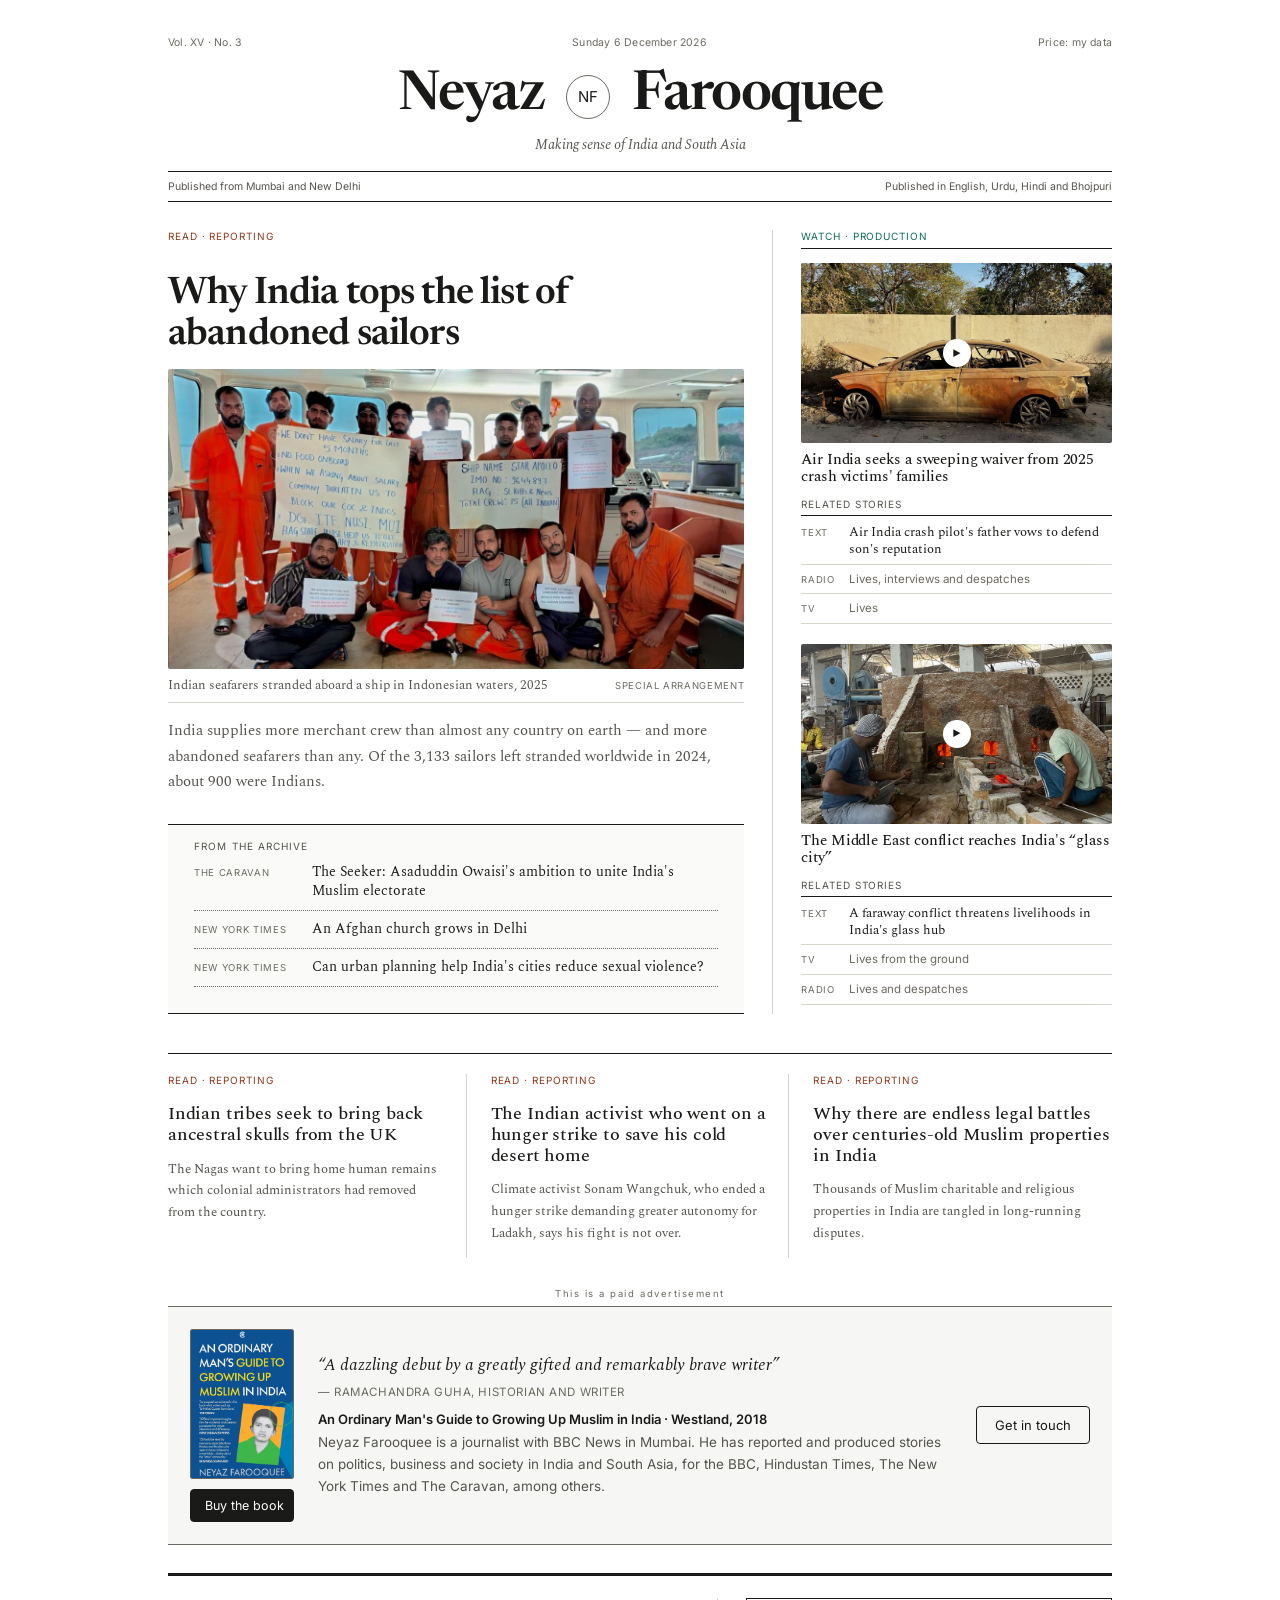
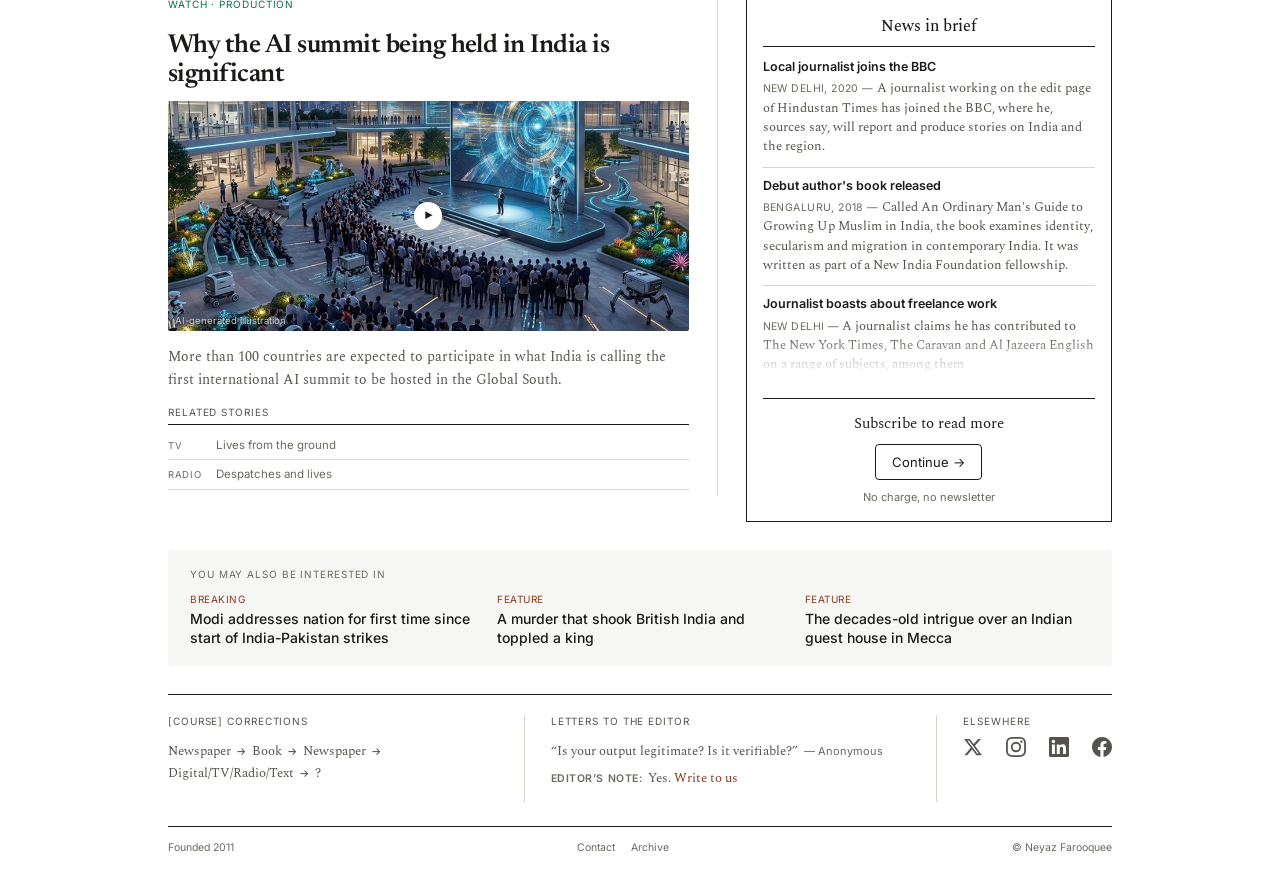
==== index.html @ 45898d45 "Add files via upload" ====
<!DOCTYPE html>
<html lang="en">
<head>
<meta charset="utf-8">
<meta name="viewport" content="width=device-width, initial-scale=1">
<title>Neyaz Farooquee — reporting and production, South Asia</title>
<meta name="description" content="Reporting and production from India and South Asia. Politics, business and society, in text and video.">

<meta property="og:title" content="Neyaz Farooquee — reporting and production, South Asia">
<meta property="og:description" content="Reporting and production from India and South Asia. Politics, business and society, in text and video.">
<meta property="og:image" content="https://neyazfarooquee.com/images/preview.jpg">
<meta property="og:image:width" content="1200">
<meta property="og:image:height" content="630">
<meta property="og:image:alt" content="Neyaz Farooquee — BBC News, Delhi/Mumbai">
<meta property="og:url" content="https://neyazfarooquee.com/">
<meta property="og:type" content="website">
<meta property="og:site_name" content="Neyaz Farooquee">

<meta name="twitter:card" content="summary_large_image">
<meta name="twitter:title" content="Neyaz Farooquee — reporting and production, South Asia">
<meta name="twitter:description" content="Reporting and production from India and South Asia. Politics, business and society, in text and video.">
<meta name="twitter:image" content="https://neyazfarooquee.com/images/preview.jpg">

<link rel="canonical" href="https://neyazfarooquee.com/">
<link rel="preconnect" href="https://fonts.googleapis.com">
<link rel="preconnect" href="https://fonts.gstatic.com" crossorigin>
<link href="https://fonts.googleapis.com/css2?family=Newsreader:opsz,wght@6..72,500;6..72,600;6..72,700&family=Spectral:ital,wght@0,400;0,500;0,600;1,400&family=Inter:wght@400;500;600&display=swap" rel="stylesheet">
<style>
:root{
  --ink:#1a1a18;
  --ink-2:#55534d;
  --ink-3:#6b6961;
  --paper:#ffffff;
  --tint:#f6f6f4;--tint-2:#fafaf8;
  --rule:#d8d5cc;
  --reported:#8f3a1c;
  --produced:#0f6e56;
  --serif:'Spectral',Georgia,serif;
  --sans:'Inter',system-ui,sans-serif;
  --display:'Newsreader',Georgia,serif;
}
*{box-sizing:border-box}
body{margin:0;background:var(--paper);color:var(--ink);font-family:var(--serif);-webkit-font-smoothing:antialiased}
.wrap{max-width:1000px;margin:0 auto;padding:36px 28px 28px}
a{color:inherit;text-decoration:none}
a:hover .hl{text-decoration:underline;text-underline-offset:3px}
:focus-visible{outline:2px solid var(--reported);outline-offset:3px}
.mb{display:none}
.sr{position:absolute;width:1px;height:1px;overflow:hidden;clip:rect(0 0 0 0)}

.folio{display:flex;justify-content:space-between;gap:12px;flex-wrap:wrap;font-family:var(--sans);font-size:10.5px;color:var(--ink-3);letter-spacing:.02em}
.flag{display:flex;align-items:center;justify-content:center;gap:clamp(14px,2.2vw,22px);margin:20px 0 10px}
.flag .nm{font-family:var(--display);font-size:clamp(32px,6.9vw,55px);font-weight:600;letter-spacing:-.028em;line-height:1}
.mono{width:44px;height:44px;border:1px solid var(--ink-3);border-radius:50%;display:flex;align-items:center;justify-content:center;font-family:var(--sans);font-size:15px;flex:0 0 auto}
.slogan{text-align:center;font-style:italic;font-size:14px;color:var(--ink-2);margin-bottom:16px}
.strap{display:flex;justify-content:space-between;gap:12px;flex-wrap:wrap;font-family:var(--sans);font-size:10.5px;color:var(--ink-2);border-top:1px solid var(--ink);border-bottom:1px solid var(--ink);padding:8px 0;margin-bottom:28px}

.kicker{font-family:var(--sans);font-size:10px;letter-spacing:.09em;text-transform:uppercase;margin-bottom:7px}
.k-rep{color:var(--reported)}
.k-pro{color:var(--produced)}
.hed{font-weight:500;line-height:1.16;letter-spacing:-.01em}
.deck{color:var(--ink-2);line-height:1.68}
.photo{background:var(--rule);border-radius:2px;display:flex;align-items:flex-end}
.capline{display:grid;grid-template-columns:minmax(0,1fr) auto;gap:14px;align-items:baseline;border-bottom:1px solid var(--rule);padding-bottom:8px;margin-bottom:11px}
.capline .cap{font-family:var(--serif);font-size:12.5px;line-height:1.35;color:var(--ink-2)}
.capline .crd{font-family:var(--sans);font-size:9.5px;letter-spacing:.07em;text-transform:uppercase;color:var(--ink-3);white-space:nowrap;text-align:right}
.vid{background:#3d3b37;border-radius:2px;display:flex;align-items:center;justify-content:center;position:relative}
.vid .play{width:28px;height:28px;border-radius:50%;background:var(--paper);display:flex;align-items:center;justify-content:center;font-size:12px;color:var(--ink)}
.vid .dur{position:absolute;bottom:5px;right:7px;font-family:var(--sans);font-size:10px;color:#dcd9d2}
.vid .ovc{position:absolute;bottom:5px;left:7px;font-family:var(--sans);font-size:9.5px;color:#cfccc5;text-shadow:0 1px 3px rgba(0,0,0,.6)}
.meta{font-family:var(--sans);font-size:11px;color:var(--ink-3);margin-top:5px}

.top{display:grid;grid-template-columns:minmax(0,1.95fr) minmax(0,1fr);gap:28px;align-items:start}
.top .lead{border-right:1px solid var(--rule);padding-right:28px}
.lead .hed{font-family:var(--display);font-weight:600;font-size:clamp(25px,3.8vw,38px);line-height:1.08;letter-spacing:-.022em;margin-bottom:13px}
.lead .photo{height:300px;margin-bottom:9px}
.lead .deck{font-size:15px}
.railhead{font-family:var(--sans);font-size:10px;letter-spacing:.09em;text-transform:uppercase;border-bottom:1px solid var(--ink);padding-bottom:6px;margin-bottom:14px;color:var(--produced)}
.railitem{margin-bottom:20px}
.railitem .vid{height:180px;margin-bottom:8px}
.railitem .hed{font-size:15px}
.rel-link{font-family:var(--sans);font-size:11px;color:var(--reported);margin-top:4px;display:inline-block;background:none;border:0;padding:0;cursor:pointer}

.row3{border-top:1px solid var(--ink);margin-top:28px;padding-top:20px;display:grid;grid-template-columns:repeat(auto-fit,minmax(190px,1fr));gap:24px}
.row3 .col{border-right:1px solid var(--rule);padding-right:22px}
.row3 .col:last-child{border-right:0;padding-right:0}
.row3 .hed{font-size:18px;margin-bottom:7px}
.row3 .deck{font-size:13px}

.adlabel{text-align:center;font-family:var(--sans);font-size:9.5px;letter-spacing:.16em;color:var(--ink-3);margin-bottom:7px}
.ad{border-top:1px solid var(--ink-3);border-bottom:1px solid var(--ink-3);background:var(--tint);padding:22px;display:grid;grid-template-columns:auto minmax(0,1fr) auto;gap:24px;align-items:center;font-family:var(--sans)}
.ad .bookcol{display:flex;flex-direction:column;align-items:center;gap:10px;width:104px}
.ad .cover{width:104px;height:150px;background:var(--rule);border:1px solid var(--ink-3);border-radius:2px;object-fit:cover;display:block}
.ad .buy{border:1px solid var(--ink);background:var(--ink);color:var(--paper);border-radius:4px;padding:8px 14px;font-size:12.5px;white-space:nowrap;display:inline-block;text-align:center;width:100%}
.ad .buy:hover{background:#000}
.ad .claim{font-family:var(--serif);font-size:17px;font-weight:400;font-style:italic;line-height:1.4;margin-bottom:8px}
.ad .src{font-size:11.5px;letter-spacing:.05em;text-transform:uppercase;color:var(--ink-3);margin-bottom:12px}
.ad .title{font-size:13px;font-weight:600;margin-bottom:5px}
.ad .body{font-size:13.5px;line-height:1.6;color:var(--ink-2)}
.ad .fine{font-size:12px;color:var(--ink-3);margin-top:9px}
.ad .cta{border:1px solid var(--ink);border-radius:4px;padding:10px 18px;font-size:13px;white-space:nowrap;display:inline-block}
.adslot{margin:30px 0 28px}

.mid{border-top:3px solid var(--ink);padding-top:22px;display:grid;grid-template-columns:minmax(0,1.5fr) minmax(0,1fr);gap:28px;align-items:start}
.mid .story{border-right:1px solid var(--rule);padding-right:28px}
.mid .story .hed{font-family:var(--display);font-weight:600;font-size:clamp(21px,2.7vw,26px);line-height:1.12;letter-spacing:-.02em;margin-bottom:11px}
.mid .story .vid{height:230px;margin-bottom:6px}
.role{font-family:var(--sans);font-size:11.5px;color:var(--ink-3);border-top:1px solid var(--rule);padding-top:9px;margin-bottom:16px}
.relhead{font-family:var(--sans);font-size:10px;letter-spacing:.09em;text-transform:uppercase;color:var(--ink-2);border-bottom:1px solid var(--ink);padding-bottom:6px;margin-bottom:12px}
.rel{display:flex;gap:10px;padding-bottom:6px;border-bottom:1px solid var(--rule);margin-bottom:6px;align-items:baseline}
.rel:last-of-type{border-bottom:0;margin-bottom:0;padding-bottom:0}
.rel .ic{font-family:var(--sans);font-size:9.5px;letter-spacing:.07em;color:var(--ink-3);flex:0 0 38px;text-transform:uppercase}
.rel .t{font-size:13px;line-height:1.3}
.rel .t.nolink{font-family:var(--sans);font-size:11.5px;line-height:1.45;color:var(--ink-3)}
.rel .meta{margin-top:2px}
.photo,.vid{background-size:cover;background-position:center}
.cred{font-family:var(--sans);font-size:10px;color:var(--ink-3);text-align:right;margin-bottom:11px}
.railitem .cred{margin-bottom:6px}
.relhead{margin-top:14px}
.railitem .relhead{border-bottom-width:1px;padding-bottom:5px;margin-bottom:8px}

.box{border:1px solid var(--ink);padding:15px 16px}
.boxhead{text-align:center;border-bottom:1px solid var(--ink);padding-bottom:8px;margin-bottom:12px;font-size:16px;font-weight:500}
.brief{padding-bottom:10px;border-bottom:1px solid var(--rule);margin-bottom:10px}
.brief:last-of-type{border-bottom:0}
.brief .bh{font-family:var(--sans);font-size:12.5px;font-weight:600;line-height:1.3;margin-bottom:4px}
.brief .bt{font-size:12.5px;line-height:1.55;color:var(--ink-2)}
.brief .dl{color:var(--ink-3);font-family:var(--sans);font-size:10.5px;letter-spacing:.04em}
.fade{position:relative;max-height:78px;overflow:hidden}
.fade::after{content:'';position:absolute;left:0;right:0;bottom:0;height:38px;background:linear-gradient(to bottom,rgba(255,255,255,0),var(--paper))}
.sub{border-top:1px solid var(--ink);margin-top:14px;padding-top:13px;text-align:center}
.sub .st{font-size:15px;margin-bottom:9px}
.sub .sb{border:1px solid var(--ink);border-radius:4px;padding:9px 16px;font-family:var(--sans);font-size:13px;display:inline-block}
.sub .sf{font-family:var(--sans);font-size:11px;color:var(--ink-3);margin-top:9px;line-height:1.5}

.arch{background:var(--tint-2);border-top:1px solid var(--ink);border-bottom:1px solid var(--ink);margin:30px 0 0;padding:15px clamp(16px,2.4vw,26px) 17px}
.arch .ah{font-family:var(--sans);font-size:10px;letter-spacing:.11em;text-transform:uppercase;color:var(--ink-2);margin-bottom:11px}
.arch .row{display:grid;grid-template-columns:104px minmax(0,1fr);gap:14px;padding-bottom:9px;border-bottom:1px dotted var(--ink-3);margin-bottom:9px;align-items:baseline}
.arch .row:last-of-type{border-bottom:0;margin-bottom:0;padding-bottom:0}
.arch .out{font-family:var(--sans);font-size:9.5px;letter-spacing:.07em;text-transform:uppercase;color:var(--ink-3);line-height:1.45}
.arch .t{font-size:14px;line-height:1.35;color:var(--ink)}
.promo{background:var(--tint);border-radius:4px;margin-top:28px;padding:18px 22px;font-family:var(--sans)}
.promo .ph{font-size:10px;letter-spacing:.09em;text-transform:uppercase;color:var(--ink-3);margin-bottom:13px}
.promo .grid{display:grid;grid-template-columns:repeat(auto-fit,minmax(190px,1fr));gap:22px}
.promo .o{font-size:10px;letter-spacing:.05em;text-transform:uppercase;color:var(--reported);margin-bottom:5px}
.promo .t{font-size:14px;font-weight:500;line-height:1.35}

.foot2{border-top:1px solid var(--ink);margin-top:28px;padding-top:20px;display:grid;grid-template-columns:minmax(0,1.2fr) minmax(0,1.3fr) minmax(0,0.5fr);gap:26px}
.soc{display:flex;justify-content:space-between;align-items:center;gap:10px}
body.editing .soc{flex-wrap:wrap;justify-content:flex-start;gap:16px}
.soc .row{display:flex;align-items:center;color:var(--ink-2)}
.soc .row:hover{color:var(--ink)}
.soc .row.off{color:var(--ink-3)}
.soc svg{width:20px;height:20px;flex:0 0 auto;fill:currentColor}
.foot2 .col{border-right:1px solid var(--rule);padding-right:24px}
.foot2 .col:last-child{border-right:0;padding-right:0}
.foot2 .h{font-family:var(--sans);font-size:10px;letter-spacing:.09em;text-transform:uppercase;color:var(--ink-2);margin-bottom:10px}
.foot2 .t{font-size:13px;line-height:1.7;color:var(--ink-2)}
.foot2 .attr{font-family:var(--sans);font-size:11px;color:var(--ink-3);margin-left:6px}
.foot2 .t{overflow-wrap:anywhere}
.ednote{display:block;margin-top:7px;font-size:12.5px;line-height:1.6;color:var(--ink-2)}
.ednote b{font-family:var(--sans);font-size:10.5px;letter-spacing:.05em;text-transform:uppercase;color:var(--ink-3);font-weight:600;margin-right:6px}

.colophon{border-top:1px solid var(--ink);margin-top:24px;padding-top:14px;display:flex;justify-content:space-between;gap:14px;flex-wrap:wrap;font-family:var(--sans);font-size:10.5px;color:var(--ink-3)}
.colophon nav{display:flex;gap:16px}
.disclaim{font-family:var(--sans);font-size:10px;color:var(--ink-3);line-height:1.6;margin-top:10px}

/* ---------- edit mode ---------- */
.editbtn{background:none;border:0;font-family:var(--sans);font-size:10.5px;color:var(--ink-3);cursor:pointer;padding:0;text-decoration:underline}
body.editing .editable{position:relative;outline:1px dashed var(--rule);outline-offset:6px}
.ctl{display:none;gap:6px;margin:8px 0 14px;flex-wrap:wrap}
body.editing .ctl{display:flex}
.ctl button{font-family:var(--sans);font-size:11px;padding:4px 9px;border:1px solid var(--rule);background:var(--paper);border-radius:3px;cursor:pointer;color:var(--ink-2)}
.ctl button:hover{border-color:var(--ink);color:var(--ink)}
.bar{position:sticky;top:0;z-index:40;background:var(--ink);color:var(--paper);font-family:var(--sans);font-size:12.5px;padding:10px 16px;display:none;align-items:center;gap:12px;flex-wrap:wrap}
body.editing .bar{display:flex}
.bar button{font-family:var(--sans);font-size:12px;padding:5px 11px;border:1px solid #6b6862;background:none;color:var(--paper);border-radius:3px;cursor:pointer}
.bar button:hover{background:#2f2d2a}
.bar .sp{flex:1}
dialog{border:1px solid var(--ink);border-radius:4px;padding:0;max-width:520px;width:calc(100% - 32px);background:var(--paper);color:var(--ink)}
dialog::backdrop{background:rgba(26,26,24,.45)}
.dlg{padding:20px 22px;font-family:var(--sans)}
.dlg h2{font-family:var(--serif);font-size:19px;font-weight:500;margin:0 0 16px}
.dlg label{display:block;font-size:11.5px;color:var(--ink-2);margin:0 0 5px}
.dlg .f{margin-bottom:13px}
.dlg input,.dlg textarea,.dlg select{width:100%;font-family:var(--sans);font-size:13px;padding:8px 10px;border:1px solid var(--rule);border-radius:3px;background:var(--paper);color:var(--ink)}
.dlg textarea{resize:vertical;min-height:64px}
.dlg .actions{display:flex;gap:9px;justify-content:flex-end;margin-top:18px}
.dlg .actions button{font-size:13px;padding:8px 15px;border:1px solid var(--ink);background:none;border-radius:3px;cursor:pointer;color:var(--ink)}
.dlg .actions .primary{background:var(--ink);color:var(--paper)}
.toast{position:fixed;left:50%;transform:translateX(-50%);bottom:22px;background:var(--ink);color:var(--paper);font-family:var(--sans);font-size:12.5px;padding:9px 16px;border-radius:3px;opacity:0;transition:opacity .2s;pointer-events:none;z-index:60}
.toast.on{opacity:1}

@media (max-width:820px){
  .wrap{padding:24px 18px}
  .top,.mid{grid-template-columns:1fr;gap:24px}
  .top .lead,.mid .story{border-right:0;padding-right:0;border-bottom:1px solid var(--rule);padding-bottom:22px}
  .row3 .col{border-right:0;padding-right:0;border-bottom:1px solid var(--rule);padding-bottom:18px}
  .row3 .col:last-child{border-bottom:0;padding-bottom:0}
  .folio{font-size:10px}
  .strap{font-size:9.5px;gap:6px;flex-wrap:nowrap}
  .strap span{white-space:nowrap}

  .lead .photo{height:200px}
  .railitem .vid{height:200px}
  .mid .story .vid{height:200px}
  .arch{margin:24px 0 0;padding:14px 16px 16px}
  .arch .row{grid-template-columns:1fr;gap:3px}

  .ad{grid-template-columns:1fr;gap:18px}
  .ad>div:first-child{justify-self:center}
  .ad>div:last-child{justify-self:center;text-align:center}
  .ad .bookcol{width:128px}
  .ad .cta{padding:11px 26px}

  .dk{display:none}
  .mb{display:inline}
  .foot2{grid-template-columns:1fr;gap:0;border-top:1px solid var(--ink);padding-top:16px}
  .foot2 .col{border:0;padding:0}
  .foot2 .col+.col{border-top:1px solid var(--rule);margin-top:18px;padding-top:16px}
}
@media (max-width:400px){
  .strap{font-size:8.6px}
}
@media (prefers-reduced-motion:reduce){*{transition:none!important}}
</style>
</head>
<body>

<div class="bar" role="region" aria-label="Edit mode">
  <strong style="font-weight:500">Edit mode</strong>
  <span class="sp"></span>
  <button type="button" id="exp">Download data.json</button>
  <button type="button" id="imp">Load data.json</button>
  <button type="button" id="rst">Reset to saved</button>
  <button type="button" id="off">Done</button>
</div>

<div class="wrap">
  <h1 class="sr">Neyaz Farooquee — reporting and production, South Asia</h1>

  <div class="folio" id="folio"></div>

  <div class="flag editable" id="flag"></div>
  <div class="slogan" id="slogan"></div>
  <div class="ctl" data-ctl="masthead"><button type="button" data-act="edit-masthead">Edit masthead</button></div>

  <div class="strap" id="strap"></div>

  <div class="top">
    <div class="lead" id="lead"></div>
    <div>
      <div class="railhead">Watch &middot; Production</div>
      <div id="rail"></div>
      <div class="ctl"><button type="button" data-act="add" data-sec="watch">Add video</button></div>
    </div>
  </div>

  <div class="row3" id="row3"></div>
  <div class="ctl"><button type="button" data-act="add" data-sec="secondary">Add story</button></div>

  <div class="adslot">
    <div class="adlabel" id="adlabel"></div>
    <div class="ad editable" id="ad"></div>
    <div class="ctl"><button type="button" data-act="edit-ad">Edit advertisement</button></div>
  </div>

  <div class="mid">
    <div class="story" id="feature"></div>
    <div>
      <div class="box">
        <div class="boxhead">News in brief</div>
        <div id="briefs"></div>
        <div class="sub">
          <div class="st">Subscribe to read more</div>
          <a class="sb" href="contact.html">Continue &rarr;</a>
          <div class="sf">No charge, no newsletter</div>
        </div>
      </div>
      <div class="ctl"><button type="button" data-act="add" data-sec="briefs">Add brief</button></div>
    </div>
  </div>

  <div class="promo">
    <div class="ph" id="promohead"></div>
    <div class="grid" id="promo"></div>
  </div>
  <div class="ctl"><button type="button" data-act="add" data-sec="promo">Add byline</button><button type="button" data-act="edit-promohead">Rename box</button></div>

  <div class="foot2">
    <div class="col">
      <div class="h">[Course] corrections</div>
      <div id="corrections"></div>
      <div class="ctl"><button type="button" data-act="add" data-sec="corrections">Add step</button></div>
    </div>
    <div class="col">
      <div class="h">Letters to the editor</div>
      <div id="letters"></div>
      <div class="ctl"><button type="button" data-act="add" data-sec="letters">Add letter</button></div>
    </div>
    <div class="col">
      <div class="h">Elsewhere</div>
      <div class="soc" id="social"></div>
      <div class="ctl"><button type="button" data-act="add" data-sec="social">Add account</button></div>
    </div>
  </div>

  <div class="colophon">
    <span id="founded"></span>
    <nav><a href="contact.html" class="hl">Contact</a><a href="#archive-box" class="hl" id="archive">Archive</a></nav>
    <span>&copy; <span id="who"></span></span>
  </div>
</div>

<dialog id="dlg"><form method="dialog" class="dlg" id="form"></form></dialog>
<div class="toast" id="toast" role="status" aria-live="polite"></div>

<script>
const DEFAULT = {
  "masthead": {
    "first": "Neyaz",
    "last": "Farooquee",
    "mono": "NF",
    "slogan": "Making sense of India and South Asia",
    "vol": "Vol. XV · No. 3",
    "price": "Price: my data",
    "printed": "Published from Mumbai and New Delhi",
    "languages": "Published in English, Urdu, Hindi and Bhojpuri",
    "founded": "Founded 2011",
    "email": "hello@neyazfarooquee.com",
    "printedShort": "Mumbai and New Delhi",
    "languagesShort": "In English, Urdu, Hindi and Bhojpuri"
  },
  "ad": {
    "claim": "A dazzling debut by a greatly gifted and remarkably brave writer",
    "praiseSource": "Ramachandra Guha, historian and writer",
    "bookTitle": "An Ordinary Man's Guide to Growing Up Muslim in India · Westland, 2018",
    "body": "Neyaz Farooquee is a journalist with BBC News in Mumbai. He has reported and produced stories on politics, business and society in India and South Asia, for the BBC, Hindustan Times, The New York Times and The Caravan, among others.",
    "fine": "",
    "cta": "Get in touch",
    "cover": "images/book-cover.jpg",
    "coverAlt": "Cover of An Ordinary Man's Guide to Growing Up Muslim in India",
    "buyLabel": "Buy the book",
    "buyUrl": "https://www.amazon.in/Ordinary-Guide-Growing-Muslim-India/dp/9379853602/",
    "label": "This is a paid advertisement",
    "ctaUrl": "contact.html"
  },
  "lead": {
    "kind": "reported",
    "kicker": "Read · Reporting",
    "hed": "Why India tops the list of abandoned sailors",
    "deck": "India supplies more merchant crew than almost any country on earth — and more abandoned seafarers than any. Of the 3,133 sailors left stranded worldwide in 2024, about 900 were Indians.",
    "caption": "Indian seafarers stranded aboard a ship in Indonesian waters, 2025",
    "url": "https://www.bbc.com/news/articles/c3r4nr2zy2do",
    "img": "images/seafarers.jpg",
    "credit": "Special arrangement",
    "pos": "center 30%"
  },
  "watch": [
    {
      "hed": "Air India seeks a sweeping waiver from 2025 crash victims' families",
      "kicker": "",
      "dur": "",
      "url": "https://www.facebook.com/watch/?v=1317570227155975",
      "related": [
        {
          "type": "Text",
          "title": "Air India crash pilot's father vows to defend son's reputation",
          "credit": "",
          "url": "https://www.bbc.com/news/articles/cj0gj911060o"
        },
        {
          "type": "Radio",
          "title": "Lives, interviews and despatches",
          "credit": "",
          "url": ""
        },
        {
          "type": "TV",
          "title": "Lives",
          "credit": "",
          "url": ""
        }
      ],
      "img": "images/air-india.jpg",
      "credit": "",
      "pos": "center"
    },
    {
      "hed": "The Middle East conflict reaches India's “glass city”",
      "kicker": "",
      "dur": "",
      "url": "https://www.instagram.com/reels/DX84CI8M0FM/",
      "related": [
        {
          "type": "Text",
          "title": "A faraway conflict threatens livelihoods in India's glass hub",
          "credit": "",
          "url": "https://www.bbc.com/news/articles/ce8pdv86359o"
        },
        {
          "type": "TV",
          "title": "Lives from the ground",
          "credit": "",
          "url": ""
        },
        {
          "type": "Radio",
          "title": "Lives and despatches",
          "credit": "",
          "url": ""
        }
      ],
      "img": "images/glass-city.jpg",
      "credit": "",
      "pos": "center"
    }
  ],
  "secondary": [
    {
      "kind": "reported",
      "kicker": "Read · Reporting",
      "hed": "Indian tribes seek to bring back ancestral skulls from the UK",
      "deck": "The Nagas want to bring home human remains which colonial administrators had removed from the country.",
      "url": "https://www.bbc.com/news/articles/c9vn13zr1n9o"
    },
    {
      "kind": "reported",
      "kicker": "Read · Reporting",
      "hed": "The Indian activist who went on a hunger strike to save his cold desert home",
      "deck": "Climate activist Sonam Wangchuk, who ended a hunger strike demanding greater autonomy for Ladakh, says his fight is not over.",
      "url": "https://www.bbc.com/news/articles/cvg32g1764jo"
    },
    {
      "kind": "reported",
      "kicker": "Read · Reporting",
      "hed": "Why there are endless legal battles over centuries-old Muslim properties in India",
      "deck": "Thousands of Muslim charitable and religious properties in India are tangled in long-running disputes.",
      "url": "https://www.bbc.com/news/articles/cly84vggk4ro"
    }
  ],
  "feature": {
    "kicker": "Watch · Production",
    "hed": "Why the AI summit being held in India is significant",
    "dur": "",
    "deck": "More than 100 countries are expected to participate in what India is calling the first international AI summit to be hosted in the Global South.",
    "role": "",
    "url": "https://www.instagram.com/reels/DU5CcYgj9qR/",
    "related": [
      {
        "type": "TV",
        "title": "Lives from the ground",
        "credit": "",
        "url": ""
      },
      {
        "type": "Radio",
        "title": "Despatches and lives",
        "credit": "",
        "url": ""
      }
    ],
    "img": "images/ai-summit.jpg",
    "credit": "AI-generated illustration",
    "pos": "center"
  },
  "briefs": [
    {
      "hed": "Local journalist joins the BBC",
      "dateline": "New Delhi",
      "year": "2020",
      "text": "A journalist working on the edit page of Hindustan Times has joined the BBC, where he, sources say, will report and produce stories on India and the region."
    },
    {
      "hed": "Debut author's book released",
      "dateline": "Bengaluru",
      "year": "2018",
      "text": "Called An Ordinary Man's Guide to Growing Up Muslim in India, the book examines identity, secularism and migration in contemporary India. It was written as part of a New India Foundation fellowship."
    },
    {
      "hed": "Journalist boasts about freelance work",
      "dateline": "New Delhi",
      "year": "",
      "text": "A journalist claims he has contributed to The New York Times, The Caravan and Al Jazeera English on a range of subjects, among them"
    }
  ],
  "promohead": "You may also be interested in",
  "promo": [
    {
      "outlet": "Breaking",
      "title": "Modi addresses nation for first time since start of India-Pakistan strikes",
      "url": "https://www.bbc.com/news/articles/cm26760pj13o"
    },
    {
      "outlet": "Feature",
      "title": "A murder that shook British India and toppled a king",
      "url": "https://www.bbc.com/news/articles/c70e0drd480o"
    },
    {
      "outlet": "Feature",
      "title": "The decades-old intrigue over an Indian guest house in Mecca",
      "url": "https://www.bbc.com/news/articles/cwy3gqz48qzo"
    }
  ],
  "corrections": [
    {
      "text": "Newspaper"
    },
    {
      "text": "Book"
    },
    {
      "text": "Newspaper"
    },
    {
      "text": "Digital/TV/Radio/Text"
    },
    {
      "text": "?"
    }
  ],
  "letters": [
    {
      "text": "Is your output legitimate? Is it verifiable?",
      "attr": "Anonymous",
      "note": "Yes.",
      "noteLink": "Write to us",
      "noteUrl": "contact.html"
    }
  ],
  "social": [
      {
          "platform": "x",
          "handle": "@nafsmanzer",
          "url": "https://x.com/nafsmanzer"
      },
      {
          "platform": "instagram",
          "handle": "@nafsmanzer",
          "url": "https://www.instagram.com/nafsmanzer/"
      },
      {
          "platform": "linkedin",
          "handle": "neyaz-farooquee",
          "url": "https://www.linkedin.com/in/neyaz-farooquee-95559114/"
      },
      {
          "platform": "facebook",
          "handle": "neyaz.farooquee",
          "url": "https://www.facebook.com/neyaz.farooquee"
      }
  ],
  "archivehead": "From the archive",
  "archive": [
    {
      "outlet": "The Caravan",
      "title": "The Seeker: Asaduddin Owaisi's ambition to unite India's Muslim electorate",
      "url": "https://caravanmagazine.in/reportage/the-seeker-asaduddin-owaisi-india-muslim-electorate"
    },
    {
      "outlet": "New York Times",
      "title": "An Afghan church grows in Delhi",
      "url": "https://archive.nytimes.com/india.blogs.nytimes.com/2013/07/22/an-afghan-church-grows-in-delhi/"
    },
    {
      "outlet": "New York Times",
      "title": "Can urban planning help India's cities reduce sexual violence?",
      "url": "https://archive.nytimes.com/india.blogs.nytimes.com/2013/09/26/can-urban-planning-help-indias-cities-reduce-sexual-violence/"
    }
  ]
};
const KEY='nf-site-v1';
let data=structuredClone(DEFAULT);

const store={
  async get(){
    try{ if(window.storage){const r=await window.storage.get(KEY);return r?JSON.parse(r.value):null;} }catch(e){}
    try{ const v=window.localStorage.getItem(KEY);return v?JSON.parse(v):null; }catch(e){}
    return null;
  },
  async set(v){
    const s=JSON.stringify(v);
    try{ if(window.storage){await window.storage.set(KEY,s);return true;} }catch(e){}
    try{ window.localStorage.setItem(KEY,s);return true; }catch(e){}
    return false;
  }
};

const esc=s=>String(s==null?'':s).replace(/[&<>"']/g,c=>({'&':'&amp;','<':'&lt;','>':'&gt;','"':'&quot;',"'":'&#39;'}[c]));
const ext=u=>/^https?:/i.test(String(u||''))?' target="_blank" rel="noopener noreferrer"':'';
const $=id=>document.getElementById(id);
let toastT;
function toast(m){const t=$('toast');t.textContent=m;t.classList.add('on');clearTimeout(toastT);toastT=setTimeout(()=>t.classList.remove('on'),1900);}

const SOCIAL_ICONS={
  x:'<path d="M18.244 2.25h3.308l-7.227 8.26 8.502 11.24H16.17l-5.214-6.817L4.99 21.75H1.68l7.73-8.835L1.254 2.25H8.08l4.713 6.231zm-1.161 17.52h1.833L7.084 4.126H5.117z"/>',
  instagram:'<path d="M12 2.163c3.204 0 3.584.012 4.85.07 3.252.148 4.771 1.691 4.919 4.919.058 1.265.069 1.645.069 4.849 0 3.205-.012 3.584-.069 4.849-.149 3.225-1.664 4.771-4.919 4.919-1.266.058-1.644.07-4.85.07-3.204 0-3.584-.012-4.849-.07-3.26-.149-4.771-1.699-4.919-4.92-.058-1.265-.07-1.644-.07-4.849 0-3.204.013-3.583.07-4.849.149-3.227 1.664-4.771 4.919-4.919 1.266-.057 1.645-.069 4.849-.069zm0-2.163C8.741 0 8.333.014 7.053.072 2.695.272.273 2.69.073 7.052.014 8.333 0 8.741 0 12s.014 3.668.072 4.948c.2 4.358 2.618 6.78 6.98 6.98C8.332 23.986 8.74 24 12 24s3.668-.014 4.948-.072c4.354-.2 6.782-2.618 6.979-6.98.059-1.28.073-1.689.073-4.948s-.014-3.667-.072-4.947c-.196-4.354-2.617-6.78-6.979-6.98C15.668.014 15.259 0 12 0zm0 5.838a6.162 6.162 0 100 12.324 6.162 6.162 0 000-12.324zM12 16a4 4 0 110-8 4 4 0 010 8zm6.406-11.845a1.44 1.44 0 100 2.881 1.44 1.44 0 000-2.881z"/>',
  facebook:'<path d="M24 12.073c0-6.627-5.373-12-12-12s-12 5.373-12 12c0 5.99 4.388 10.954 10.125 11.854v-8.385H7.078v-3.47h3.047V9.43c0-3.007 1.792-4.669 4.533-4.669 1.312 0 2.686.235 2.686.235v2.953H15.83c-1.491 0-1.956.925-1.956 1.874v2.25h3.328l-.532 3.47h-2.796v8.385C19.612 23.027 24 18.062 24 12.073z"/>',
  linkedin:'<path d="M20.447 20.452h-3.554v-5.569c0-1.328-.027-3.037-1.852-3.037-1.853 0-2.136 1.445-2.136 2.939v5.667H9.351V9h3.414v1.561h.046c.477-.9 1.637-1.85 3.37-1.85 3.601 0 4.267 2.37 4.267 5.455v6.286zM5.337 7.433a2.062 2.062 0 01-2.063-2.065 2.064 2.064 0 112.063 2.065zm1.782 13.019H3.555V9h3.564v11.452zM22.225 0H1.771C.792 0 0 .774 0 1.729v20.542C0 23.227.792 24 1.771 24h20.451C23.2 24 24 23.227 24 22.271V1.729C24 .774 23.2 0 22.225 0z"/>'
};
function socIcon(k){
  const p=SOCIAL_ICONS[String(k||'').toLowerCase().trim()];
  return '<svg viewBox="0 0 24 24" aria-hidden="true">'+(p||'<circle cx="12" cy="12" r="9" fill="none" stroke="currentColor" stroke-width="1.6"/>')+'</svg>';
}
function relLine(r,sec,j,n){
  const t=r.url?'<a href="'+esc(r.url)+'"'+ext(r.url)+'><div class="t"><span class="hl">'+esc(r.title)+'</span></div></a>':'<div class="t nolink">'+esc(r.title)+'</div>';
  return '<div class="rel"><span class="ic">'+esc(r.type)+'</span><div style="min-width:0">'+t+(r.credit?'<div class="meta">'+esc(r.credit)+'</div>':'')+itemCtl(sec,j,n)+'</div></div>';
}
const bg=(u,pos)=>u?' style="background-image:url('+esc(u).replace(/\)/g,'%29')+');background-position:'+esc(pos||'center')+'"':'';
function itemCtl(sec,i,n){
  return '<div class="ctl"><button type="button" data-act="edit" data-sec="'+sec+'" data-i="'+i+'">Edit</button>'+
    (i>0?'<button type="button" data-act="up" data-sec="'+sec+'" data-i="'+i+'">Move up</button>':'')+
    (i<n-1?'<button type="button" data-act="down" data-sec="'+sec+'" data-i="'+i+'">Move down</button>':'')+
    '<button type="button" data-act="del" data-sec="'+sec+'" data-i="'+i+'">Delete</button></div>';
}

function render(){
  const m=data.masthead;
  $('folio').innerHTML='<span>'+esc(m.vol)+'</span><span id="today"></span><span>'+esc(m.price)+'</span>';
  $('today').textContent=new Date().toLocaleDateString('en-GB',{weekday:'long',day:'numeric',month:'long',year:'numeric'});
  $('flag').innerHTML='<span class="nm">'+esc(m.first)+'</span><span class="mono" aria-hidden="true">'+esc(m.mono)+'</span><span class="nm">'+esc(m.last)+'</span>';
  $('slogan').textContent=m.slogan;
  $('strap').innerHTML='<span><span class="dk">'+esc(m.printed)+'</span><span class="mb">'+esc(m.printedShort||m.printed)+'</span></span>'+
    '<span><span class="dk">'+esc(m.languages)+'</span><span class="mb">'+esc(m.languagesShort||m.languages)+'</span></span>';
  $('founded').textContent=m.founded;
  $('who').textContent=m.first+' '+m.last;
  const mail='mailto:'+m.email;

  const a=data.ad;
  $('adlabel').textContent=a.label;
  const cover=a.cover?'<img class="cover" src="'+esc(a.cover)+'" alt="'+esc(a.coverAlt)+'">':'<span class="cover" aria-hidden="true"></span>';
  $('ad').innerHTML='<div class="bookcol">'+cover+'<a class="buy" href="'+esc(a.buyUrl)+'"'+ext(a.buyUrl)+'>'+esc(a.buyLabel)+'</a></div>'+
    '<div><div class="claim">\u201c'+esc(a.claim)+'\u201d</div><div class="src">\u2014 '+esc(a.praiseSource)+'</div><div class="title">'+esc(a.bookTitle)+'</div><div class="body">'+esc(a.body)+'</div>'+(a.fine?'<div class="fine">'+esc(a.fine)+'</div>':'')+'</div>'+
    '<div><a class="cta" href="'+esc(a.ctaUrl||'contact.html')+'"'+ext(a.ctaUrl)+'>'+esc(a.cta)+'</a></div>';

  const L=data.lead;
  $('lead').innerHTML='<div class="kicker '+(L.kind==='produced'?'k-pro':'k-rep')+'">'+esc(L.kicker)+'</div>'+
    '<a href="'+esc(L.url)+'"'+ext(L.url)+'><h2 class="hed"><span class="hl">'+esc(L.hed)+'</span></h2></a>'+
    '<div class="photo"'+bg(L.img,L.pos)+'></div>'+
    ((L.caption||L.credit)?'<div class="capline"><span class="cap">'+esc(L.caption)+'</span><span class="crd">'+esc(L.credit)+'</span></div>':'')+
    '<p class="deck">'+esc(L.deck)+'</p>'+
    '<div class="ctl"><button type="button" data-act="edit-lead">Edit lead story</button></div>'+
    '<div class="arch" id="archive-box"><div class="ah">'+esc(data.archivehead)+'</div>'+
    data.archive.map((x,i)=>'<div class="row"><div class="out">'+esc(x.outlet)+'</div><div><a href="'+esc(x.url)+'"'+ext(x.url)+'><div class="t"><span class="hl">'+esc(x.title)+'</span></div></a>'+itemCtl('archive',i,data.archive.length)+'</div></div>').join('')+
    '<div class="ctl"><button type="button" data-act="add" data-sec="archive">Add archive story</button><button type="button" data-act="edit-archivehead">Rename box</button></div></div>';

  $('rail').innerHTML=data.watch.map((w,i)=>{
    const rel=(w.related||[]);
    return '<div class="railitem"><a href="'+esc(w.url)+'"'+ext(w.url)+'><div class="vid"'+bg(w.img,w.pos)+'><span class="play" aria-hidden="true">&#9654;</span>'+(w.credit?'<span class="ovc">'+esc(w.credit)+'</span>':'')+'<span class="dur">'+esc(w.dur)+'</span></div>'+
    '<div class="hed"><span class="hl">'+esc(w.hed)+'</span></div></a>'+(w.kicker?'<div class="meta">'+esc(w.kicker)+'</div>':'')+
    (rel.length?'<div class="relhead" style="margin-top:12px">Related stories</div>'+rel.map((r,j)=>relLine(r,'watch.'+i+'.related',j,rel.length)).join(''):'')+
    '<div class="ctl"><button type="button" data-act="add" data-sec="watch.'+i+'.related">Add related story</button></div>'+
    itemCtl('watch',i,data.watch.length)+'</div>';}).join('');

  $('row3').innerHTML=data.secondary.map((s,i)=>
    '<div class="col"><div class="kicker '+(s.kind==='produced'?'k-pro':'k-rep')+'">'+esc(s.kicker)+'</div>'+
    '<a href="'+esc(s.url)+'"'+ext(s.url)+'><h3 class="hed"><span class="hl">'+esc(s.hed)+'</span></h3></a>'+
    '<p class="deck">'+esc(s.deck)+'</p>'+itemCtl('secondary',i,data.secondary.length)+'</div>').join('');

  const F=data.feature;
  $('feature').innerHTML='<div class="kicker k-pro">'+esc(F.kicker)+'</div>'+
    '<a href="'+esc(F.url)+'"'+ext(F.url)+'><h2 class="hed"><span class="hl">'+esc(F.hed)+'</span></h2></a>'+
    '<div class="vid"'+bg(F.img,F.pos)+'><span class="play" aria-hidden="true">&#9654;</span>'+(F.credit?'<span class="ovc">'+esc(F.credit)+'</span>':'')+'<span class="dur">'+esc(F.dur)+'</span></div>'+
    '<p class="deck" style="font-size:14px">'+esc(F.deck)+'</p>'+(F.role?'<div class="role">'+esc(F.role)+'</div>':'')+
    '<div class="relhead">Related stories</div>'+
    F.related.map((r,i)=>relLine(r,'feature.related',i,F.related.length)).join('')+
    '<div class="ctl"><button type="button" data-act="add" data-sec="feature.related">Add related story</button><button type="button" data-act="edit-feature">Edit this story</button></div>';

  $('briefs').innerHTML=data.briefs.map((b,i)=>{
    const last=i===data.briefs.length-1;
    return '<div class="brief"><div class="'+(last?'fade':'')+'"><div class="bh">'+esc(b.hed)+'</div>'+
      '<div class="bt"><span class="dl">'+esc(b.dateline.toUpperCase())+(b.year?', '+esc(b.year):'')+' \u2014</span> '+esc(b.text)+'</div></div>'+
      itemCtl('briefs',i,data.briefs.length)+'</div>';
  }).join('');

  $('promohead').textContent=data.promohead;
  $('promo').innerHTML=data.promo.map((p,i)=>
    '<div><div class="o">'+esc(p.outlet)+'</div><a href="'+esc(p.url)+'"'+ext(p.url)+'><div class="t"><span class="hl">'+esc(p.title)+'</span></div></a>'+itemCtl('promo',i,data.promo.length)+'</div>').join('');

  $('corrections').innerHTML='<p class="t">'+data.corrections.map(c=>esc(c.text)).join(' &nbsp;&rarr;&nbsp; ')+'</p>'+
    data.corrections.map((c,i)=>itemCtl('corrections',i,data.corrections.length)).join('');
  $('letters').innerHTML=data.letters.map((l,i)=>'<p class="t">\u201c'+esc(l.text)+'\u201d<span class="attr">\u2014 '+esc(l.attr)+'</span>'+
    (l.note?'<span class="ednote"><b>Editor\u2019s note:</b>'+esc(l.note)+(l.noteLink?' <a href="'+esc(l.noteUrl||'contact.html')+'"'+ext(l.noteUrl)+' class="hl" style="color:var(--reported)">'+esc(l.noteLink)+'</a>':'')+'</span>':'')+'</p>'+itemCtl('letters',i,data.letters.length)).join('');

  const SC=data.social||[];
  $('social').innerHTML=SC.map((a,i)=>{
    const NAMES={x:'X',instagram:'Instagram',linkedin:'LinkedIn',facebook:'Facebook'};
    const key=String(a.platform||'').toLowerCase().trim();
    const name=NAMES[key]||key.replace(/^./,c=>c.toUpperCase());
    const lab=esc(name+(a.handle?' \u2014 '+a.handle:''));
    const inner=socIcon(a.platform);
    const row=a.url?'<a class="row" href="'+esc(a.url)+'"'+ext(a.url)+' aria-label="'+lab+'" title="'+lab+'">'+inner+'</a>'
                   :'<span class="row off" title="'+lab+'">'+inner+'</span>';
    return '<div>'+row+itemCtl('social',i,SC.length)+'</div>';
  }).join('');
}

const SCHEMA={
  masthead:[['first','First name'],['last','Surname'],['mono','Monogram'],['slogan','Slogan'],['vol','Volume line'],['price','Price line'],['printed','Published-from line'],['printedShort','Published-from line (mobile)'],['languagesShort','Languages line (mobile)'],['languages','Languages line'],['founded','Founded line'],['email','Email'],],
  ad:[['cover','Book cover image URL'],['coverAlt','Cover image alt text'],['buyLabel','Buy button label'],['buyUrl','Buy link'],['claim','Praise quote','area'],['praiseSource','Quote source'],['bookTitle','Book title and imprint'],['body','About the author','area'],['label','Label above the ad'],['fine','Small print (optional)'],['cta','Button label'],['ctaUrl','Button link']],
  lead:[['kicker','Kicker (outlet, dateline)'],['hed','Headline'],['deck','Standfirst','area'],['img','Image URL'],['pos','Image position (e.g. center, top, 50% 30%)'],['caption','Photo caption'],['credit','Photo credit'],['url','Link'],['kind','Type','select']],
  feature:[['kicker','Kicker'],['hed','Headline'],['dur','Duration'],['deck','Standfirst','area'],['img','Poster image URL'],['pos','Image position (e.g. center, top, 50% 30%)'],['credit','Photo credit'],['role','Your role'],['url','Link']],
  watch:[['hed','Headline'],['kicker','Outlet, format and your role'],['dur','Duration'],['img','Poster image URL'],['pos','Image position (e.g. center, top, 50% 30%)'],['credit','Photo credit'],['url','Link']],
  'watch.related':[['type','Format (Text, TV, Radio, Social)'],['title','Headline or description'],['credit','Outlet and your credit'],['url','Link (leave blank if none)']],
  secondary:[['kicker','Kicker'],['hed','Headline'],['deck','Standfirst','area'],['url','Link'],['kind','Type','select']],
  'feature.related':[['type','Format (Text, Audio, Social)'],['title','Headline'],['credit','Outlet and your credit'],['url','Link']],
  briefs:[['hed','Brief headline'],['dateline','Dateline (place)'],['year','Year'],['text','Text','area']],
  promo:[['outlet','Outlet'],['title','Headline'],['url','Link']],
  archive:[['outlet','Outlet'],['title','Headline'],['url','Link']],
  corrections:[['text','Step']],
  letters:[['text','Letter','area'],['attr','Attribution'],['note',"Editor's note",'area'],['noteLink','Link text in the note'],['noteUrl','Link target']],
  social:[['platform','Platform (x, instagram, facebook, linkedin)'],['handle','Handle or label shown'],['url','Link']]
};
const BLANK={
  watch:{hed:'New video',kicker:'Outlet \u00b7 Your role',dur:'',img:'',pos:'center',credit:'',url:'',related:[]},
  'watch.related':{type:'Text',title:'New element',credit:'',url:''},
  secondary:{kind:'reported',kicker:'Reporting \u00b7 Outlet \u00b7 Dateline',hed:'New story',deck:'',url:'#'},
  'feature.related':{type:'Text',title:'New element',credit:'Outlet \u00b7 Your credit',url:'#'},
  briefs:{hed:'New brief',dateline:'Mumbai',year:'',text:''},
  promo:{outlet:'Outlet',title:'New byline',url:''},
  archive:{outlet:'Outlet',title:'New story',url:''},
  corrections:{text:'New step'},
  letters:{text:'',attr:'',note:'',noteLink:'',noteUrl:'contact.html'},
  social:{platform:'x',handle:'@handle',url:''}
};
const get=p=>p.split('.').reduce((o,k)=>o[k],data);
const skey=p=>p.replace(/\.\d+\./g,'.');

function openForm(title,fields,obj,done){
  const f=$('form');
  f.innerHTML='<h2>'+esc(title)+'</h2>'+fields.map(([k,label,t])=>{
    const v=esc(obj[k]);
    if(t==='area')return '<div class="f"><label for="fd_'+k+'">'+esc(label)+'</label><textarea id="fd_'+k+'" name="'+k+'">'+v+'</textarea></div>';
    if(t==='select')return '<div class="f"><label for="fd_'+k+'">'+esc(label)+'</label><select id="fd_'+k+'" name="'+k+'"><option value="reported"'+(obj[k]==='reported'?' selected':'')+'>Reporting</option><option value="produced"'+(obj[k]==='produced'?' selected':'')+'>Production</option></select></div>';
    return '<div class="f"><label for="fd_'+k+'">'+esc(label)+'</label><input id="fd_'+k+'" name="'+k+'" value="'+v+'"></div>';
  }).join('')+'<div class="actions"><button type="button" value="cancel" id="cx">Cancel</button><button type="submit" class="primary">Save</button></div>';
  $('cx').onclick=()=>$('dlg').close();
  f.onsubmit=e=>{const fd=new FormData(f);fields.forEach(([k])=>obj[k]=fd.get(k));done&&done();save();};
  $('dlg').showModal();
}

async function save(){render();const ok=await store.set(data);toast(ok?'Saved':'Saved in this session only \u2014 use Download data.json');}

document.addEventListener('click',e=>{
  const b=e.target.closest('[data-act]');if(!b)return;
  const act=b.dataset.act,sec=b.dataset.sec,i=+b.dataset.i;
  if(act==='edit-masthead')return openForm('Masthead',SCHEMA.masthead,data.masthead);
  if(act==='edit-ad')return openForm('Advertisement',SCHEMA.ad,data.ad);
  if(act==='edit-lead')return openForm('Lead story',SCHEMA.lead,data.lead);
  if(act==='edit-feature')return openForm('Feature video',SCHEMA.feature,data.feature);
  if(act==='edit-archivehead'){const o={archivehead:data.archivehead};return openForm('Box title',[['archivehead','Title']],o,()=>{data.archivehead=o.archivehead;});}
  if(act==='edit-promohead'){const o={promohead:data.promohead};return openForm('Box title',[['promohead','Title']],o,()=>{data.promohead=o.promohead;});}
  const arr=get(sec);
  if(act==='add'){const it=structuredClone(BLANK[skey(sec)]);arr.push(it);save();openForm('New entry',SCHEMA[skey(sec)],it);return;}
  if(act==='edit')return openForm('Edit entry',SCHEMA[skey(sec)],arr[i]);
  if(act==='del'){if(confirm('Delete this entry?')){arr.splice(i,1);save();}return;}
  if(act==='up'){[arr[i-1],arr[i]]=[arr[i],arr[i-1]];save();return;}
  if(act==='down'){[arr[i+1],arr[i]]=[arr[i],arr[i+1]];save();return;}
});

window.addEventListener('hashchange',()=>{if(location.hash==='#edit')document.body.classList.add('editing');});
$('off').onclick=()=>{document.body.classList.remove('editing');if(location.hash==='#edit')history.replaceState(null,'',location.pathname);};
$('exp').onclick=()=>{
  const blob=new Blob([JSON.stringify(data,null,2)],{type:'application/json'});
  const a=document.createElement('a');a.href=URL.createObjectURL(blob);a.download='data.json';a.click();
  toast('Downloaded \u2014 commit this next to index.html');
};
$('imp').onclick=()=>{
  const inp=document.createElement('input');inp.type='file';inp.accept='application/json';
  inp.onchange=()=>{const f=inp.files[0];if(!f)return;const r=new FileReader();
    r.onload=()=>{try{data=JSON.parse(r.result);save();}catch(err){toast("That file isn't valid JSON");}};r.readAsText(f);};
  inp.click();
};
$('rst').onclick=async()=>{const s=await store.get();data=s||structuredClone(DEFAULT);render();toast('Reset');};

(async function init(){
  try{const r=await fetch('data.json',{cache:'no-store'});if(r.ok)data=await r.json();}catch(e){}
  const s=await store.get();if(s)data=s;
  if(!Array.isArray(data.social))data.social=structuredClone(DEFAULT.social);
  render();
  if(location.hash==='#edit')document.body.classList.add('editing');
})();
</script>
<script data-goatcounter="https://neyaz.goatcounter.com/count"
        async src="//gc.zgo.at/count.js"></script>
</body>
</html>
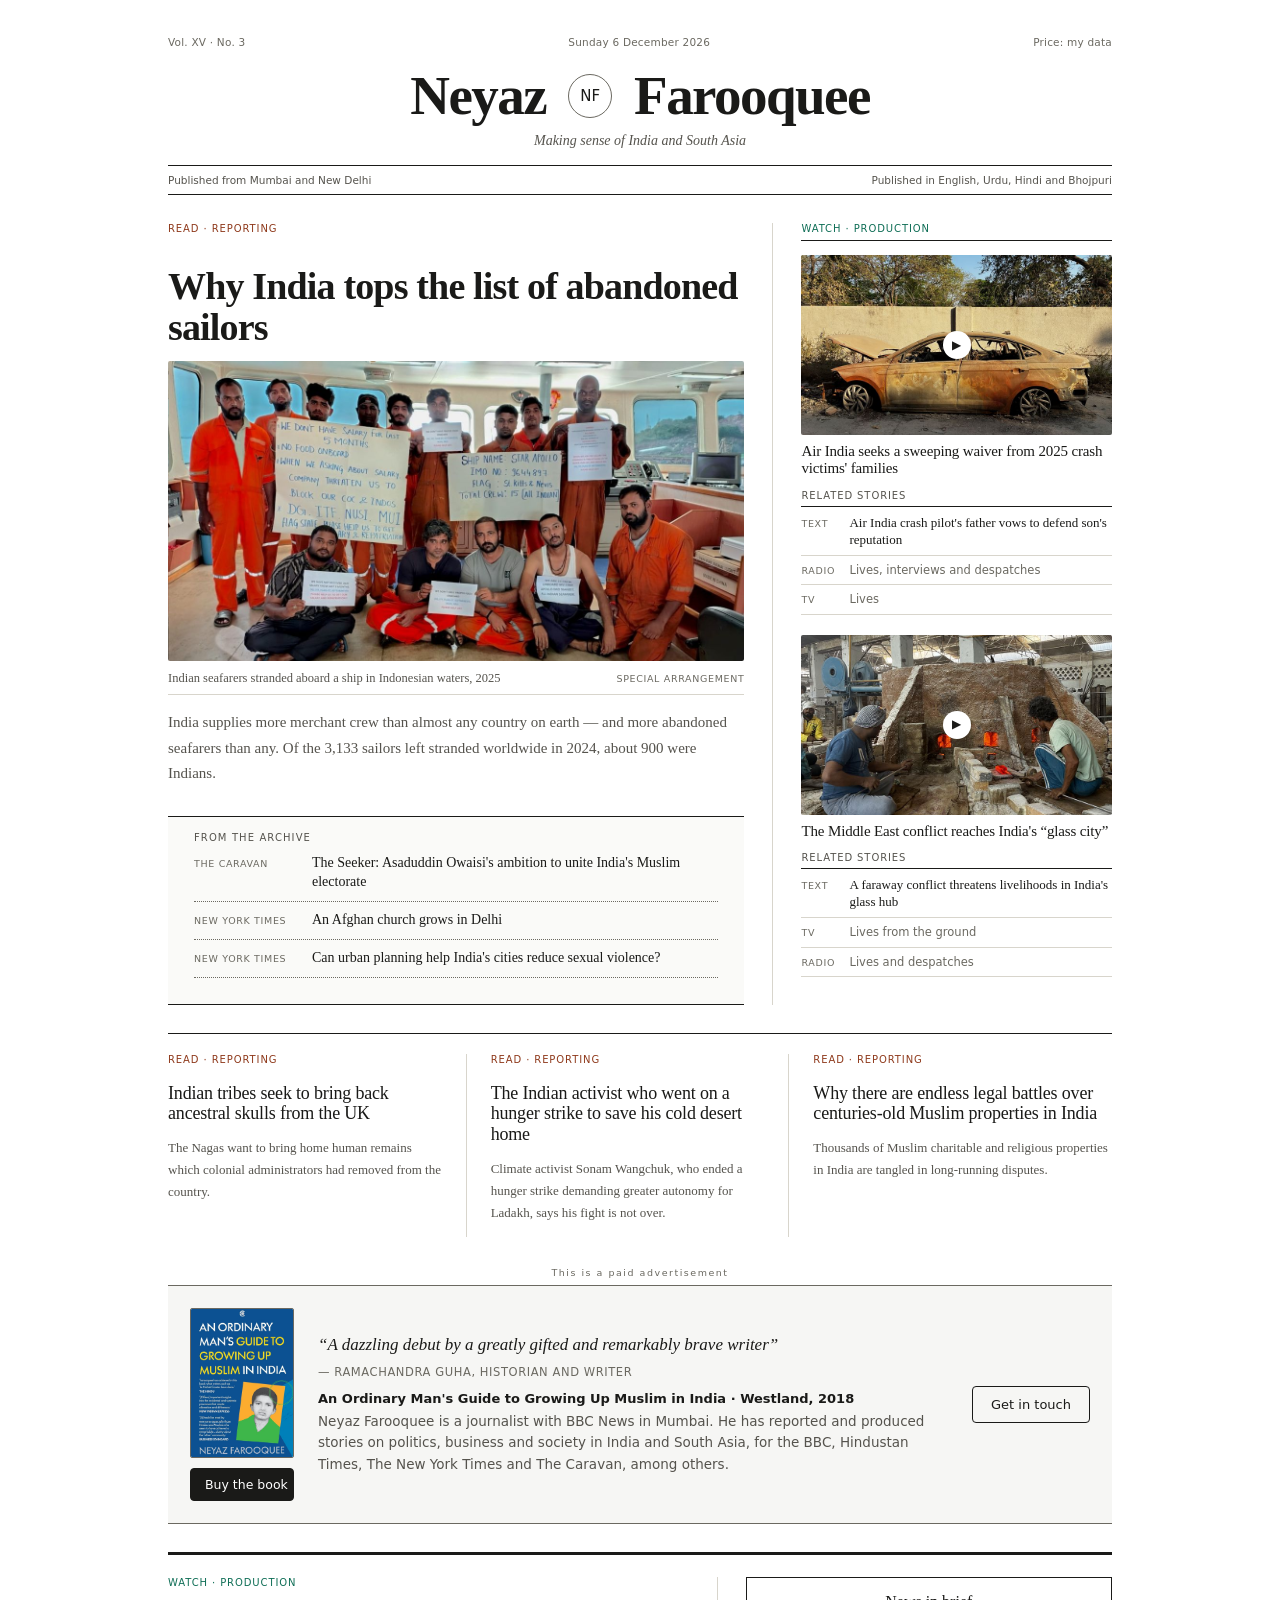
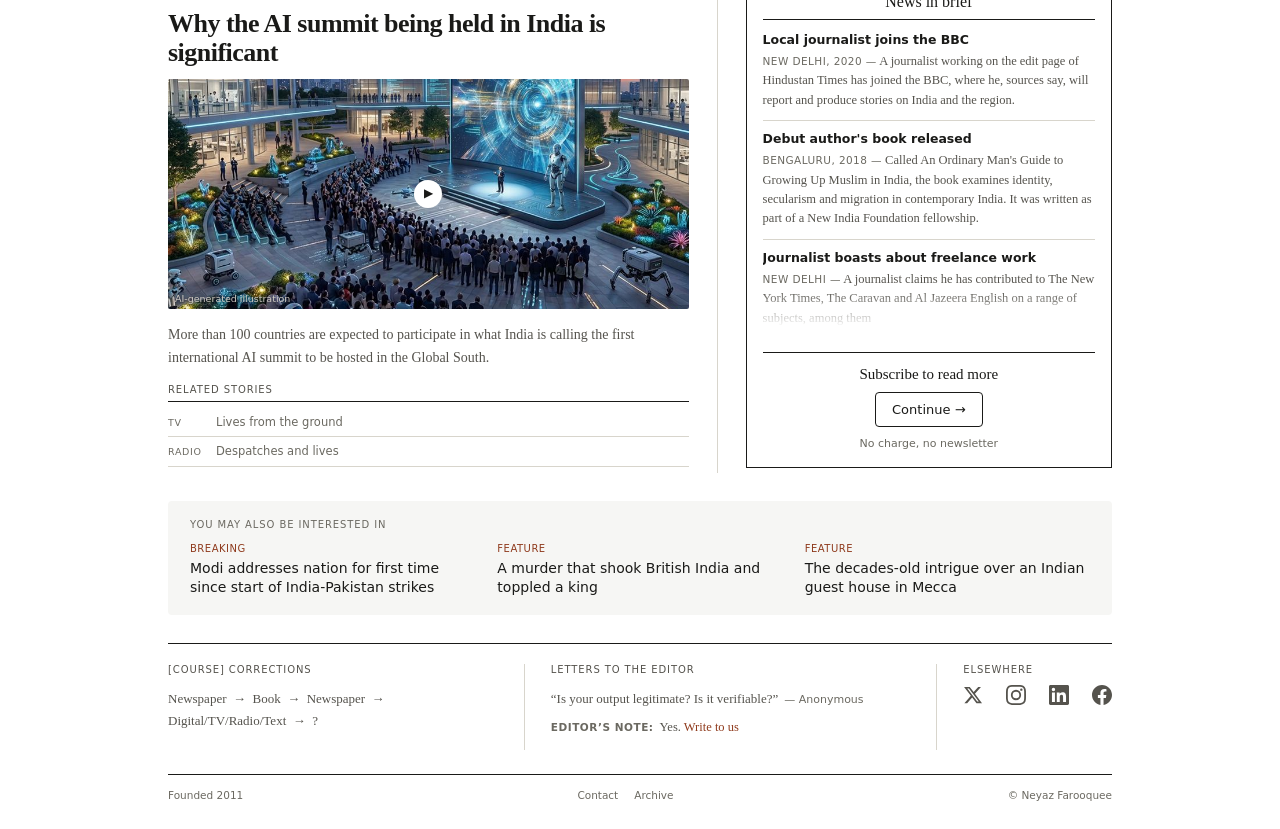
==== commit cee66f3c: "Update index.html" ====
--- a/index.html
+++ b/index.html
@@ -22,10 +22,8 @@
 <meta name="twitter:image" content="https://neyazfarooquee.com/images/preview.jpg">
 
 <link rel="canonical" href="https://neyazfarooquee.com/">
-<link rel="preconnect" href="https://fonts.googleapis.com">
-<link rel="preconnect" href="https://fonts.gstatic.com" crossorigin>
-<link href="https://fonts.googleapis.com/css2?family=Newsreader:opsz,wght@6..72,500;6..72,600;6..72,700&family=Spectral:ital,wght@0,400;0,500;0,600;1,400&family=Inter:wght@400;500;600&display=swap" rel="stylesheet">
-<style>
+<link rel="stylesheet" href="fonts/fonts.css">
+  <style>
 :root{
   --ink:#1a1a18;
   --ink-2:#55534d;
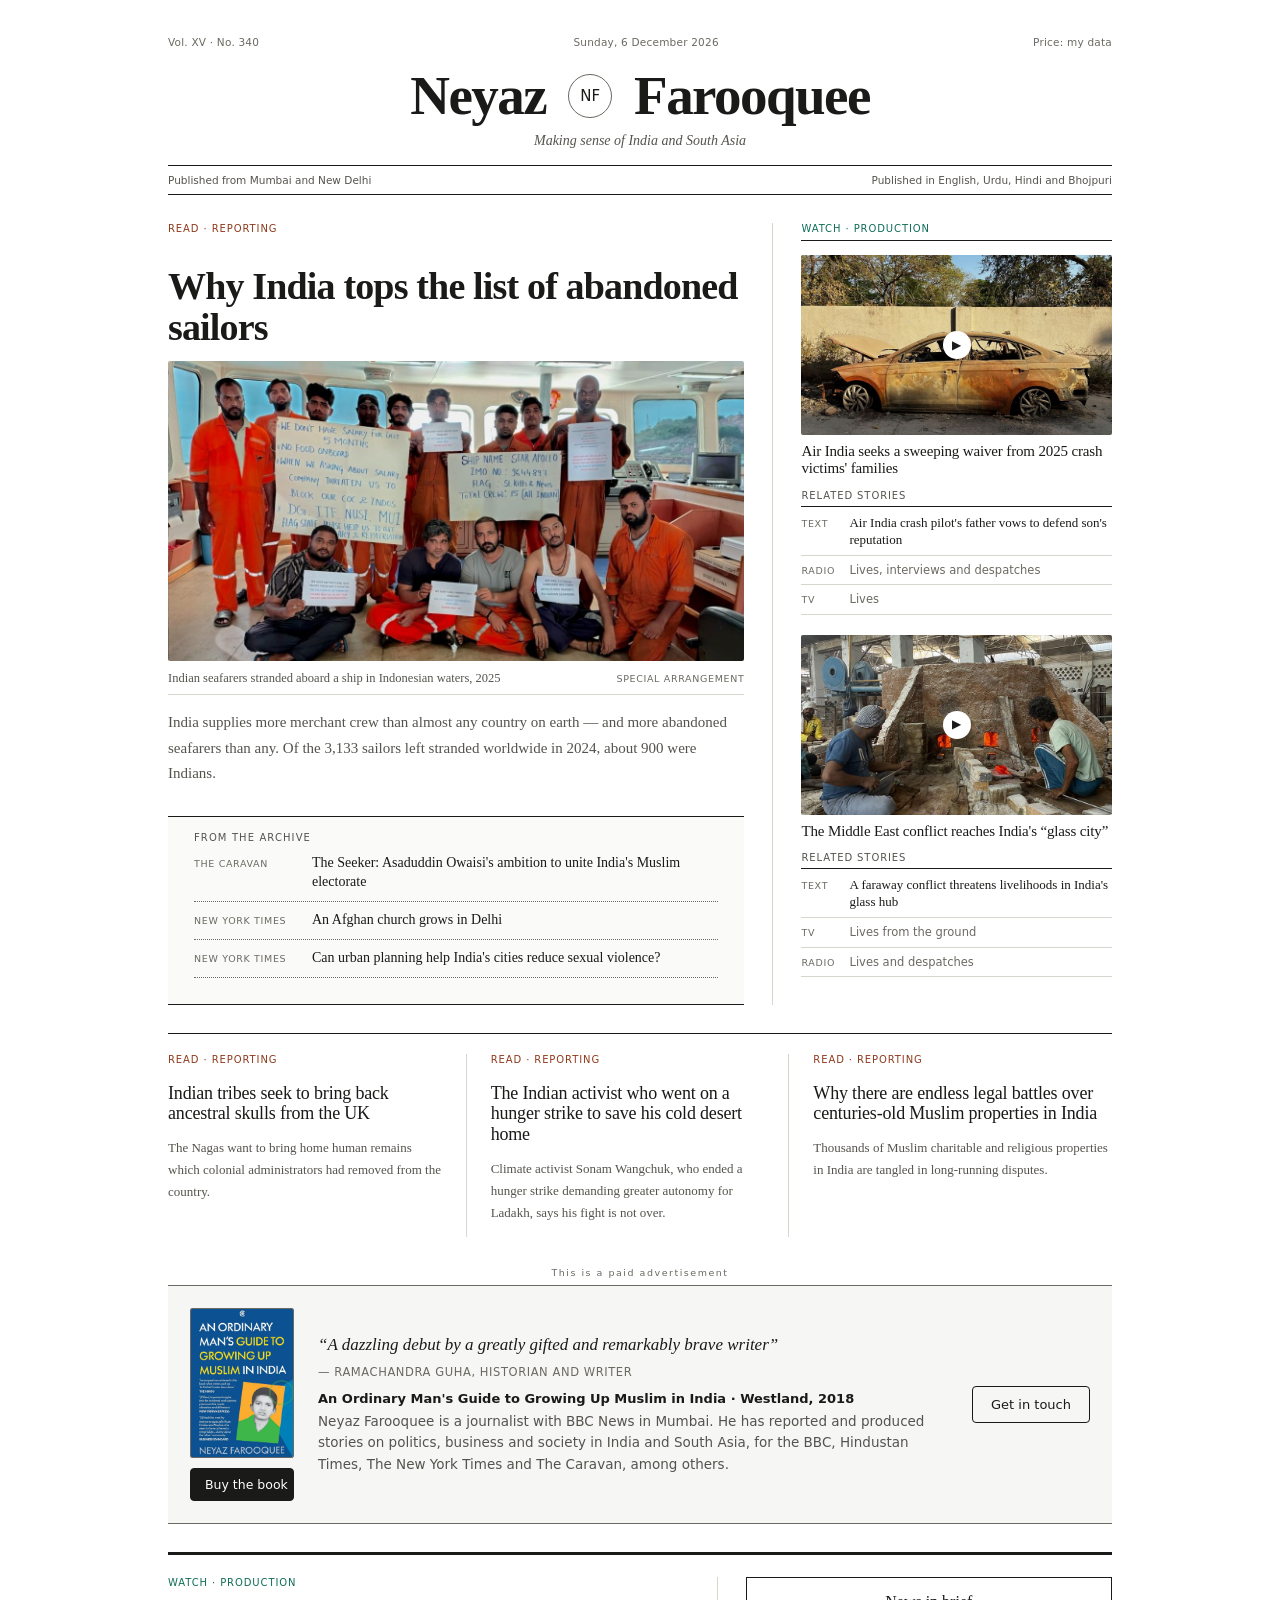
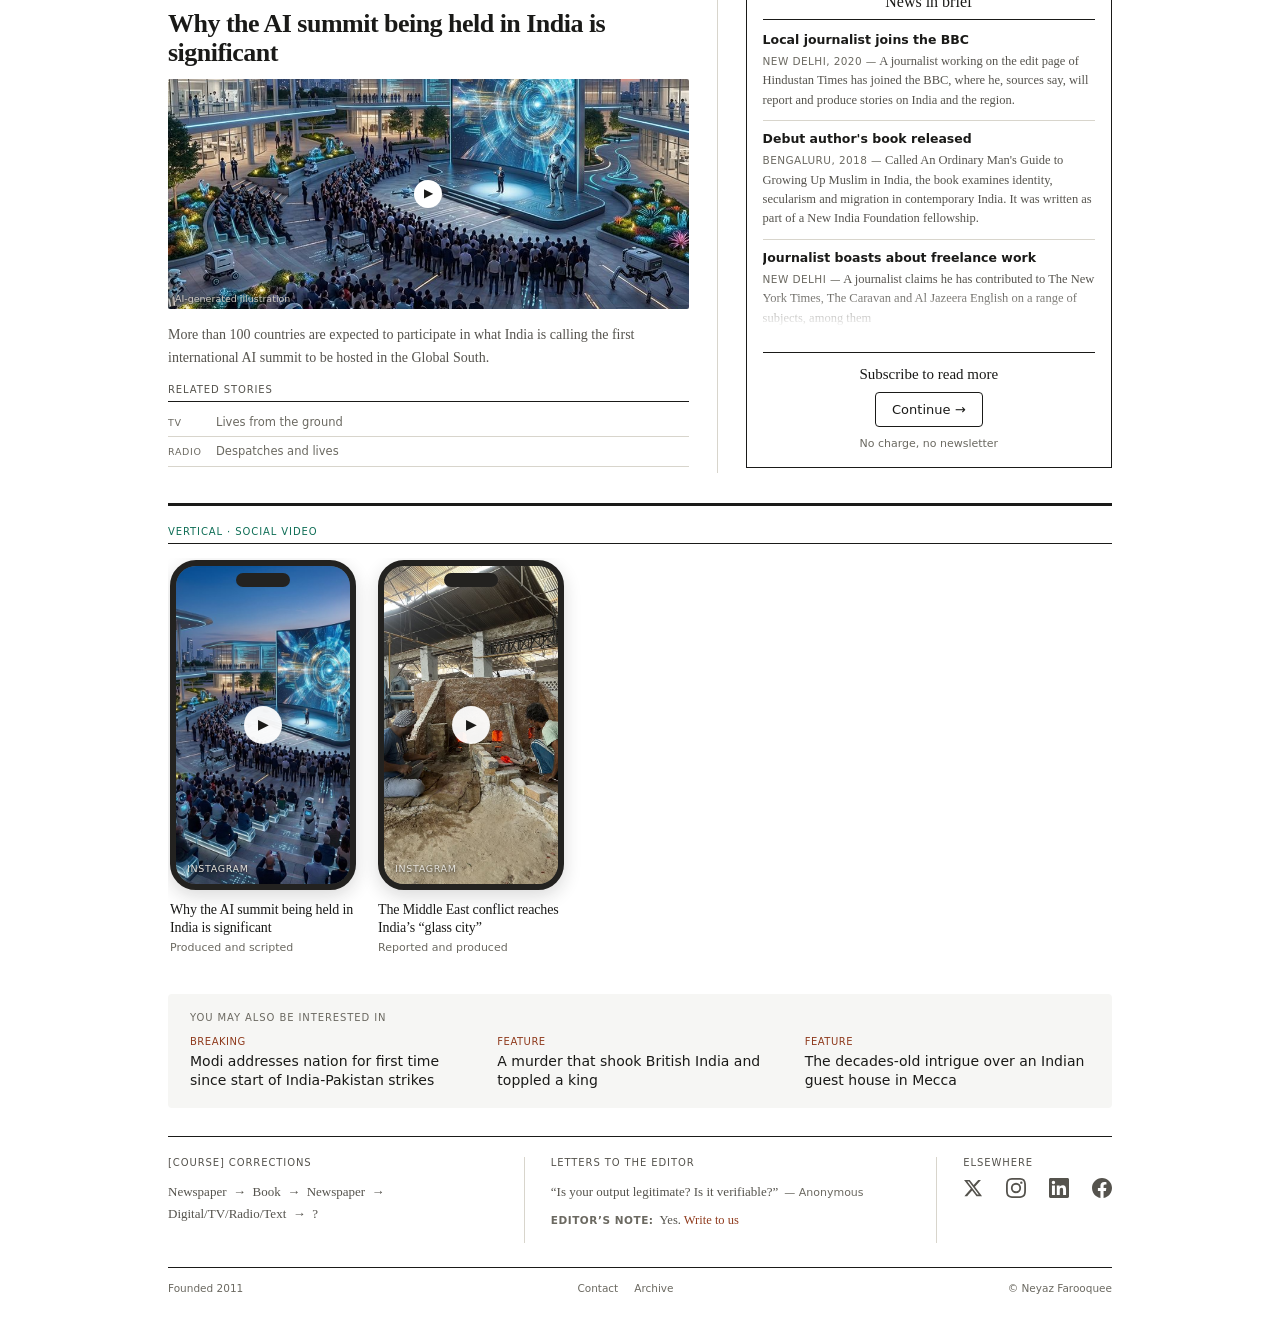
==== commit e52b9bde: "vertical shelf" ====
--- a/index.html
+++ b/index.html
@@ -22,6 +22,65 @@
 <meta name="twitter:image" content="https://neyazfarooquee.com/images/preview.jpg">
 
 <link rel="canonical" href="https://neyazfarooquee.com/">
+
+<script type="application/ld+json">
+{
+  "@context": "https://schema.org",
+  "@graph": [
+    {
+      "@type": "Person",
+      "@id": "https://neyazfarooquee.com/#person",
+      "name": "Neyaz Farooquee",
+      "url": "https://neyazfarooquee.com/",
+      "image": "https://neyazfarooquee.com/images/preview.jpg",
+      "jobTitle": "Senior Journalist and Business Producer",
+      "worksFor": { "@type": "NewsMediaOrganization", "name": "BBC News" },
+      "knowsAbout": ["India", "South Asia", "Politics", "Business", "Video production"],
+      "knowsLanguage": ["en", "ur", "hi"],
+      "address": { "@type": "PostalAddress", "addressLocality": "Mumbai", "addressCountry": "IN" },
+      "email": "mailto:hello@neyazfarooquee.com",
+      "sameAs": [
+        "https://x.com/nafsmanzer",
+        "https://www.instagram.com/nafsmanzer/",
+        "https://www.linkedin.com/in/neyaz-farooquee-95559114/",
+        "https://www.facebook.com/neyaz.farooquee",
+        "https://muckrack.com/neyaz-farooquee",
+        "https://caravanmagazine.in/author/913",
+        "https://scroll.in/author/14676",
+        "https://www.goodreads.com/author/show/17735646.Neyaz_Farooquee"
+      ]
+    },
+    {
+      "@type": "Book",
+      "@id": "https://neyazfarooquee.com/#book",
+      "name": "An Ordinary Man's Guide to Radicalism: Growing Up Muslim in India",
+      "author": { "@id": "https://neyazfarooquee.com/#person" },
+      "publisher": { "@type": "Organization", "name": "Westland" },
+      "datePublished": "2018",
+      "inLanguage": "en",
+      "sameAs": "https://www.goodreads.com/author/show/17735646.Neyaz_Farooquee"
+    },
+    {
+      "@type": "ProfilePage",
+      "@id": "https://neyazfarooquee.com/#page",
+      "url": "https://neyazfarooquee.com/",
+      "name": "Neyaz Farooquee \u2014 reporting and production, South Asia",
+      "mainEntity": { "@id": "https://neyazfarooquee.com/#person" },
+      "about": { "@id": "https://neyazfarooquee.com/#person" }
+    },
+    {
+      "@type": "ItemList",
+      "name": "Selected work by Neyaz Farooquee",
+      "itemListOrder": "https://schema.org/ItemListUnordered",
+      "itemListElement": [
+        { "@type": "ListItem", "position": 1, "item": { "@type": "CreativeWork", "name": "Why India tops the list of abandoned sailors", "url": "https://www.bbc.com/news/articles/c3r4nr2zy2do", "publisher": { "@type": "NewsMediaOrganization", "name": "BBC News" }, "author": { "@id": "https://neyazfarooquee.com/#person" } } },
+        { "@type": "ListItem", "position": 2, "item": { "@type": "CreativeWork", "name": "Air India crash pilot's father vows to defend son's reputation", "url": "https://www.bbc.com/news/articles/cj0gj911060o", "publisher": { "@type": "NewsMediaOrganization", "name": "BBC News" }, "author": { "@id": "https://neyazfarooquee.com/#person" } } },
+        { "@type": "ListItem", "position": 3, "item": { "@type": "CreativeWork", "name": "A faraway conflict threatens livelihoods in India's glass hub", "url": "https://www.bbc.com/news/articles/ce8pdv86359o", "publisher": { "@type": "NewsMediaOrganization", "name": "BBC News" }, "author": { "@id": "https://neyazfarooquee.com/#person" } } }
+      ]
+    }
+  ]
+}
+</script>
 <link rel="stylesheet" href="fonts/fonts.css">
   <style>
 :root{
@@ -189,6 +248,66 @@
 .toast{position:fixed;left:50%;transform:translateX(-50%);bottom:22px;background:var(--ink);color:var(--paper);font-family:var(--sans);font-size:12.5px;padding:9px 16px;border-radius:3px;opacity:0;transition:opacity .2s;pointer-events:none;z-index:60}
 .toast.on{opacity:1}
 
+/* ---------- vertical video shelf ---------- */
+.shelfwrap{border-top:3px solid var(--ink);margin-top:30px;padding-top:20px}
+.shelfhead{color:var(--produced)}
+.shelfwrap.empty{display:none}
+body.editing .shelfwrap.empty{display:block}
+.shelf{display:flex;gap:22px;overflow-x:auto;scroll-snap-type:x mandatory;padding:2px 2px 12px;-webkit-overflow-scrolling:touch;scrollbar-width:thin}
+.shelf::-webkit-scrollbar{height:6px}
+.shelf::-webkit-scrollbar-thumb{background:var(--rule);border-radius:3px}
+.shelfitem{flex:0 0 auto;width:186px;scroll-snap-align:start}
+.phone{position:relative;width:186px;height:330px;border:6px solid #232220;border-radius:26px;background:#3d3b37;overflow:hidden;box-shadow:0 0 0 1px #6f6c66 inset,0 6px 18px rgba(26,26,24,.16);transition:box-shadow .18s,transform .18s}
+.phone .scr{position:absolute;inset:0;background-size:cover;background-position:center}
+.phone .notch{position:absolute;top:7px;left:50%;transform:translateX(-50%);width:54px;height:14px;background:#232220;border-radius:9px;z-index:2}
+.phone .play{position:absolute;top:50%;left:50%;transform:translate(-50%,-50%);width:38px;height:38px;border-radius:50%;background:rgba(255,255,255,.94);display:flex;align-items:center;justify-content:center;font-size:14px;color:var(--ink);z-index:2}
+.phone .dur{position:absolute;bottom:10px;right:11px;font-family:var(--sans);font-size:10px;color:#e6e3dc;text-shadow:0 1px 3px rgba(0,0,0,.7);z-index:2}
+.phone .plat{position:absolute;bottom:10px;left:11px;font-family:var(--sans);font-size:9.5px;letter-spacing:.07em;text-transform:uppercase;color:#e6e3dc;text-shadow:0 1px 3px rgba(0,0,0,.7);z-index:2}
+.shelfitem .hed{font-size:14px;margin-top:11px;line-height:1.3}
+.shelfitem .meta{margin-top:4px}
+a:hover .phone{box-shadow:0 0 0 1px #6f6c66 inset,0 10px 24px rgba(26,26,24,.26);transform:translateY(-2px)}
+
+/* ---------- print: A4 portrait ---------- */
+@media print{
+  @page{size:A4 portrait;margin:13mm 11mm}
+  html,body{background:#fff!important}
+  body{font-size:9.5pt;-webkit-print-color-adjust:exact;print-color-adjust:exact}
+  .wrap{max-width:none;padding:0}
+  .bar,.ctl,.toast,dialog,.editbtn,.ad .cta,.ad .buy,.sub .sb,.phone .play,.vid .play,.shelf::-webkit-scrollbar{display:none!important}
+  a{text-decoration:none;color:inherit}
+  a[href^="http"]::after{content:" (" attr(href) ")";font-family:var(--sans);font-size:6.5pt;color:var(--ink-3);word-break:break-all;font-weight:400}
+  .soc a::after,.ad a::after,.colophon a::after,.rel a::after,.shelfitem a::after{content:none}
+  .flag .nm{font-size:34pt}
+  .mono{width:34px;height:34px;font-size:12px}
+  .folio,.strap{font-size:7pt}
+  .slogan{font-size:10pt;margin-bottom:10px}
+  .top{grid-template-columns:1.9fr 1fr;gap:7mm}
+  .lead .hed{font-size:20pt}
+  .lead .photo{height:52mm}
+  .lead .deck{font-size:9.5pt}
+  .railitem .vid{height:32mm}
+  .row3{grid-template-columns:repeat(3,1fr);gap:6mm;margin-top:6mm;padding-top:5mm}
+  .row3 .hed{font-size:12pt}
+  .row3 .deck{font-size:8.5pt}
+  .adslot{margin:6mm 0}
+  .ad{padding:5mm;grid-template-columns:auto 1fr;gap:6mm}
+  .ad .claim{font-size:12pt}
+  .mid{grid-template-columns:1.5fr 1fr;gap:7mm;padding-top:5mm;break-before:page}
+  .mid .story .vid{height:46mm}
+  .shelfwrap{margin-top:6mm;padding-top:5mm}
+  .shelf{overflow:visible;display:grid;grid-template-columns:repeat(4,1fr);gap:5mm}
+  .shelfitem,.phone{width:auto}
+  .phone{height:62mm;border-width:3px;border-radius:12px}
+  .phone .notch{width:26px;height:7px;top:3px}
+  .fade{max-height:none;overflow:visible}
+  .fade::after{display:none}
+  .promo{margin-top:6mm;padding:5mm}
+  .foot2{margin-top:6mm;padding-top:5mm;gap:6mm}
+  .railitem,.brief,.row3 .col,.arch .row,.shelfitem,.rel,.promo>div{break-inside:avoid}
+  .colophon{margin-top:5mm;padding-top:4mm}
+  .colophon::after{content:"Printed from neyazfarooquee.com";display:block;width:100%;text-align:center;margin-top:4mm;font-size:7pt;color:var(--ink-3)}
+}
+
 @media (max-width:820px){
   .wrap{padding:24px 18px}
   .top,.mid{grid-template-columns:1fr;gap:24px}
@@ -202,6 +321,9 @@
   .lead .photo{height:200px}
   .railitem .vid{height:200px}
   .mid .story .vid{height:200px}
+  .shelfitem,.phone{width:160px}
+  .phone{height:284px;border-radius:22px}
+  .shelf{gap:16px}
   .arch{margin:24px 0 0;padding:14px 16px 16px}
   .arch .row{grid-template-columns:1fr;gap:3px}
 
@@ -277,6 +399,12 @@
       </div>
       <div class="ctl"><button type="button" data-act="add" data-sec="briefs">Add brief</button></div>
     </div>
+  </div>
+
+  <div class="shelfwrap">
+    <div class="railhead shelfhead">Vertical &middot; Social video</div>
+    <div class="shelf" id="shelf"></div>
+    <div class="ctl"><button type="button" data-act="add" data-sec="vertical">Add vertical video</button></div>
   </div>
 
   <div class="promo">
@@ -482,6 +610,26 @@
       "text": "A journalist claims he has contributed to The New York Times, The Caravan and Al Jazeera English on a range of subjects, among them"
     }
   ],
+  "vertical": [
+    {
+      "hed": "Why the AI summit being held in India is significant",
+      "outlet": "Instagram",
+      "role": "Produced and scripted",
+      "dur": "1:12",
+      "poster": "images/ai-summit.jpg",
+      "pos": "center",
+      "url": "https://www.instagram.com/reels/DU5CcYgj9qR/"
+    },
+    {
+      "hed": "The Middle East conflict reaches India's \u201cglass city\u201d",
+      "outlet": "Instagram",
+      "role": "Reported and produced",
+      "dur": "",
+      "poster": "images/glass-city.jpg",
+      "pos": "center",
+      "url": "https://www.instagram.com/reels/DX84CI8M0FM/"
+    }
+  ],
   "promohead": "You may also be interested in",
   "promo": [
     {
@@ -612,10 +760,32 @@
     '<button type="button" data-act="del" data-sec="'+sec+'" data-i="'+i+'">Delete</button></div>';
 }
 
+const ROMAN=[[1000,'M'],[900,'CM'],[500,'D'],[400,'CD'],[100,'C'],[90,'XC'],[50,'L'],[40,'XL'],[10,'X'],[9,'IX'],[5,'V'],[4,'IV'],[1,'I']];
+const roman=n=>{let s='',v=Math.max(0,Math.floor(n));for(const[a,l]of ROMAN){while(v>=a){s+=l;v-=a;}}return s;};
+const EDITION_TZ='Asia/Kolkata';
+function editionParts(){
+  const p=new Intl.DateTimeFormat('en-GB',{timeZone:EDITION_TZ,year:'numeric',month:'2-digit',day:'2-digit'}).formatToParts(new Date());
+  const g=k=>+p.find(x=>x.type===k).value;
+  return {y:g('year'),m:g('month'),d:g('day')};
+}
+function editionDateLine(){
+  return new Intl.DateTimeFormat('en-GB',{timeZone:EDITION_TZ,weekday:'long',day:'numeric',month:'long',year:'numeric'})
+    .format(new Date()).replace(/^([^\s,]+)\s/,'$1, ');
+}
+// Volume = years since the "Founded" year; issue number = day of the year.
+// Set masthead.vol in data.json to override; leave it blank to run on its own.
+function autoFolio(m){
+  const e=editionParts();
+  const f=String(m.founded||'').match(/\d{4}/);
+  const vol=f?roman(e.y-(+f[0])):'';
+  const no=Math.round((Date.UTC(e.y,e.m-1,e.d)-Date.UTC(e.y,0,0))/864e5);
+  return (vol?'Vol. '+vol+' \u00b7 ':'')+'No. '+no;
+}
+
 function render(){
   const m=data.masthead;
-  $('folio').innerHTML='<span>'+esc(m.vol)+'</span><span id="today"></span><span>'+esc(m.price)+'</span>';
-  $('today').textContent=new Date().toLocaleDateString('en-GB',{weekday:'long',day:'numeric',month:'long',year:'numeric'});
+  $('folio').innerHTML='<span>'+esc((m.vol&&m.vol.trim())?m.vol:autoFolio(m))+'</span><span id="today"></span><span>'+esc(m.price)+'</span>';
+  $('today').textContent=editionDateLine();
   $('flag').innerHTML='<span class="nm">'+esc(m.first)+'</span><span class="mono" aria-hidden="true">'+esc(m.mono)+'</span><span class="nm">'+esc(m.last)+'</span>';
   $('slogan').textContent=m.slogan;
   $('strap').innerHTML='<span><span class="dk">'+esc(m.printed)+'</span><span class="mb">'+esc(m.printedShort||m.printed)+'</span></span>'+
@@ -670,6 +840,22 @@
       '<div class="bt"><span class="dl">'+esc(b.dateline.toUpperCase())+(b.year?', '+esc(b.year):'')+' \u2014</span> '+esc(b.text)+'</div></div>'+
       itemCtl('briefs',i,data.briefs.length)+'</div>';
   }).join('');
+
+  const VS=Array.isArray(data.vertical)?data.vertical:[];
+  const shelfEl=$('shelf');
+  if(shelfEl){
+    shelfEl.innerHTML=VS.map((v,i)=>
+      '<div class="shelfitem"><a href="'+esc(v.url)+'"'+ext(v.url)+' aria-label="'+esc(v.hed)+'">'+
+      '<div class="phone"><span class="scr"'+bg(v.poster,v.pos)+'></span><span class="notch" aria-hidden="true"></span>'+
+      '<span class="play" aria-hidden="true">&#9654;</span>'+
+      (v.outlet?'<span class="plat">'+esc(v.outlet)+'</span>':'')+
+      (v.dur?'<span class="dur">'+esc(v.dur)+'</span>':'')+'</div>'+
+      '<div class="hed"><span class="hl">'+esc(v.hed)+'</span></div></a>'+
+      (v.role?'<div class="meta">'+esc(v.role)+'</div>':'')+
+      itemCtl('vertical',i,VS.length)+'</div>').join('');
+    const wrap=shelfEl.closest('.shelfwrap');
+    if(wrap)wrap.classList.toggle('empty',!VS.length);
+  }
 
   $('promohead').textContent=data.promohead;
   $('promo').innerHTML=data.promo.map((p,i)=>
@@ -694,7 +880,7 @@
 }
 
 const SCHEMA={
-  masthead:[['first','First name'],['last','Surname'],['mono','Monogram'],['slogan','Slogan'],['vol','Volume line'],['price','Price line'],['printed','Published-from line'],['printedShort','Published-from line (mobile)'],['languagesShort','Languages line (mobile)'],['languages','Languages line'],['founded','Founded line'],['email','Email'],],
+  masthead:[['first','First name'],['last','Surname'],['mono','Monogram'],['slogan','Slogan'],['vol','Volume line (leave blank to auto-generate)'],['price','Price line'],['printed','Published-from line'],['printedShort','Published-from line (mobile)'],['languagesShort','Languages line (mobile)'],['languages','Languages line'],['founded','Founded line'],['email','Email'],],
   ad:[['cover','Book cover image URL'],['coverAlt','Cover image alt text'],['buyLabel','Buy button label'],['buyUrl','Buy link'],['claim','Praise quote','area'],['praiseSource','Quote source'],['bookTitle','Book title and imprint'],['body','About the author','area'],['label','Label above the ad'],['fine','Small print (optional)'],['cta','Button label'],['ctaUrl','Button link']],
   lead:[['kicker','Kicker (outlet, dateline)'],['hed','Headline'],['deck','Standfirst','area'],['img','Image URL'],['pos','Image position (e.g. center, top, 50% 30%)'],['caption','Photo caption'],['credit','Photo credit'],['url','Link'],['kind','Type','select']],
   feature:[['kicker','Kicker'],['hed','Headline'],['dur','Duration'],['deck','Standfirst','area'],['img','Poster image URL'],['pos','Image position (e.g. center, top, 50% 30%)'],['credit','Photo credit'],['role','Your role'],['url','Link']],
@@ -703,6 +889,7 @@
   secondary:[['kicker','Kicker'],['hed','Headline'],['deck','Standfirst','area'],['url','Link'],['kind','Type','select']],
   'feature.related':[['type','Format (Text, Audio, Social)'],['title','Headline'],['credit','Outlet and your credit'],['url','Link']],
   briefs:[['hed','Brief headline'],['dateline','Dateline (place)'],['year','Year'],['text','Text','area']],
+  vertical:[['hed','Headline'],['outlet','Platform or outlet'],['role','Your role'],['dur','Duration'],['poster','Poster image URL (portrait, 9:16)'],['pos','Image position (e.g. center, top, 50% 30%)'],['url','Link']],
   promo:[['outlet','Outlet'],['title','Headline'],['url','Link']],
   archive:[['outlet','Outlet'],['title','Headline'],['url','Link']],
   corrections:[['text','Step']],
@@ -715,6 +902,7 @@
   secondary:{kind:'reported',kicker:'Reporting \u00b7 Outlet \u00b7 Dateline',hed:'New story',deck:'',url:'#'},
   'feature.related':{type:'Text',title:'New element',credit:'Outlet \u00b7 Your credit',url:'#'},
   briefs:{hed:'New brief',dateline:'Mumbai',year:'',text:''},
+  vertical:{hed:'New vertical video',outlet:'Instagram',role:'',dur:'',poster:'',pos:'center',url:''},
   promo:{outlet:'Outlet',title:'New byline',url:''},
   archive:{outlet:'Outlet',title:'New story',url:''},
   corrections:{text:'New step'},
@@ -775,6 +963,7 @@
   try{const r=await fetch('data.json',{cache:'no-store'});if(r.ok)data=await r.json();}catch(e){}
   const s=await store.get();if(s)data=s;
   if(!Array.isArray(data.social))data.social=structuredClone(DEFAULT.social);
+  if(!Array.isArray(data.vertical))data.vertical=structuredClone(DEFAULT.vertical);
   render();
   if(location.hash==='#edit')document.body.classList.add('editing');
 })();
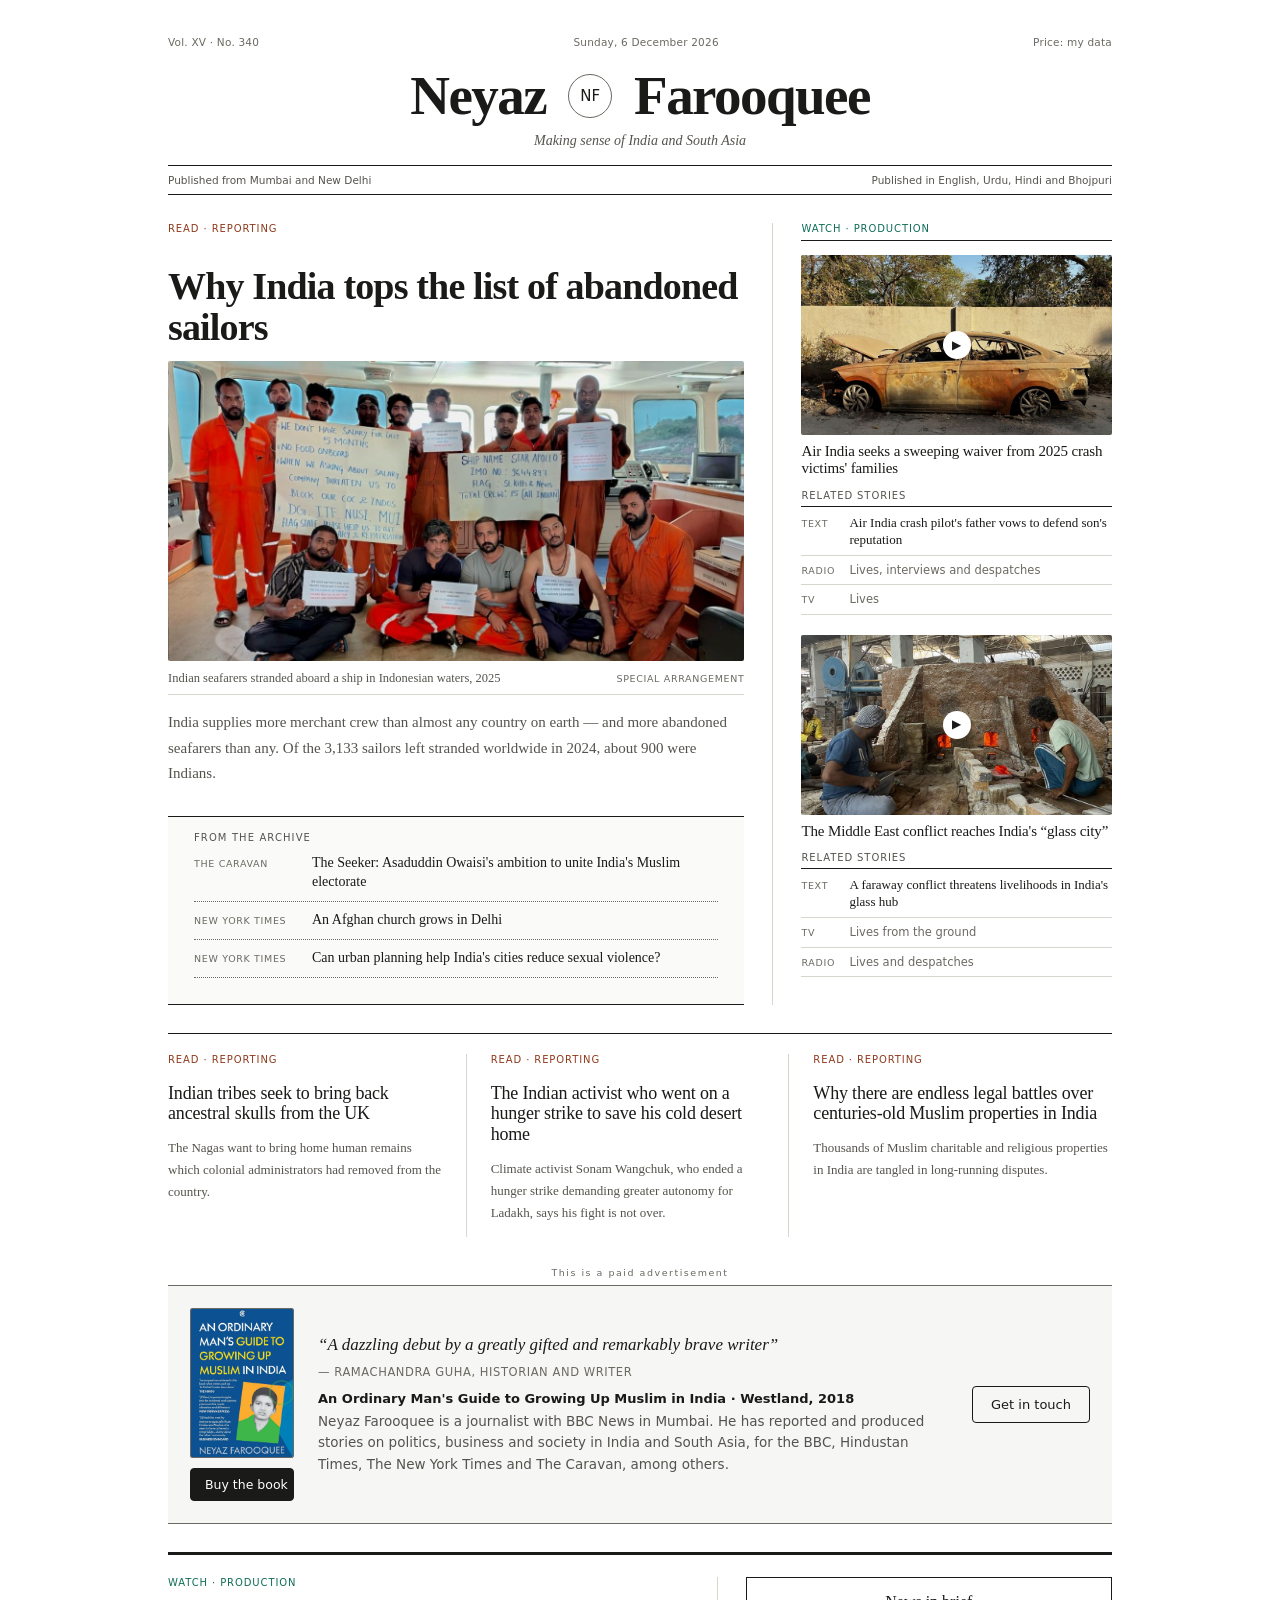
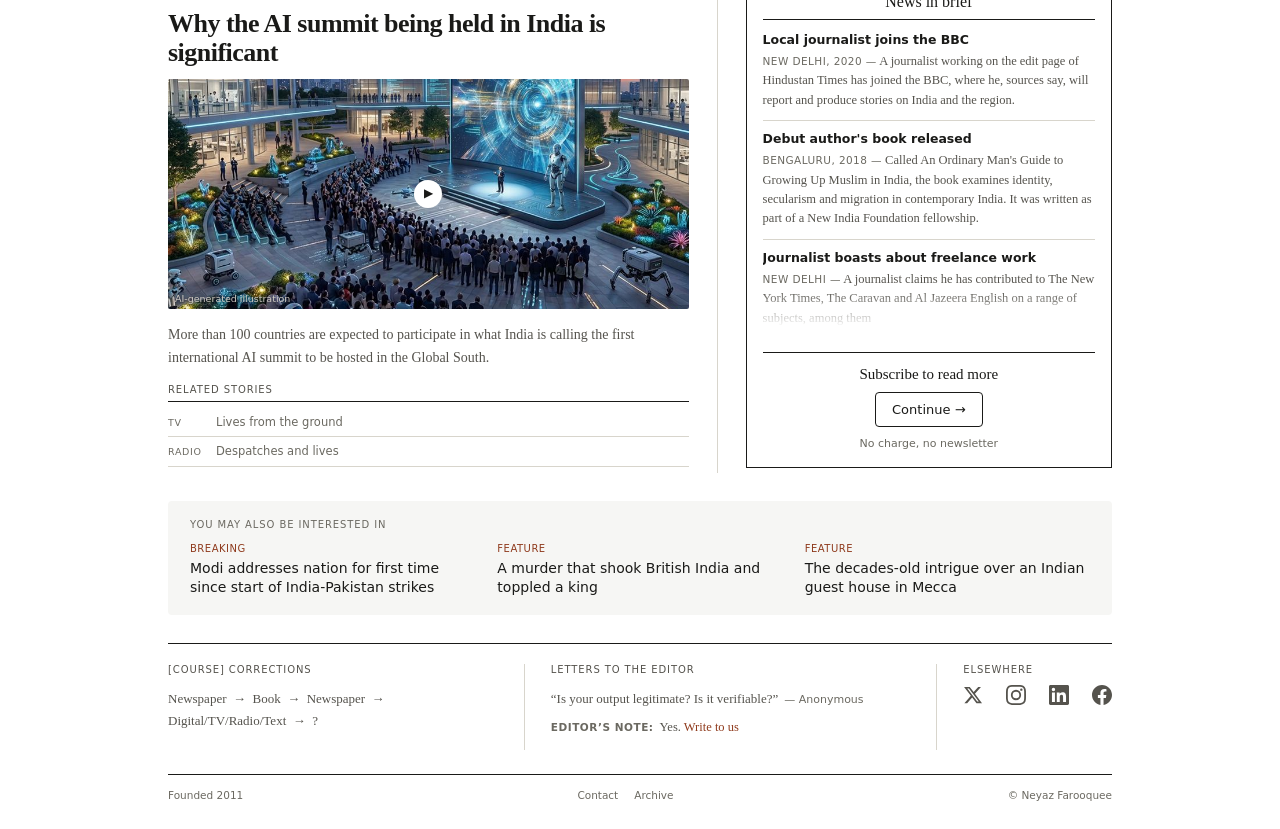
==== commit 43115057: "newspaper print" ====
--- a/index.html
+++ b/index.html
@@ -65,8 +65,7 @@
       "@id": "https://neyazfarooquee.com/#page",
       "url": "https://neyazfarooquee.com/",
       "name": "Neyaz Farooquee \u2014 reporting and production, South Asia",
-      "mainEntity": { "@id": "https://neyazfarooquee.com/#person" },
-      "about": { "@id": "https://neyazfarooquee.com/#person" }
+      "mainEntity": { "@id": "https://neyazfarooquee.com/#person" }
     },
     {
       "@type": "ItemList",
@@ -248,67 +247,7 @@
 .toast{position:fixed;left:50%;transform:translateX(-50%);bottom:22px;background:var(--ink);color:var(--paper);font-family:var(--sans);font-size:12.5px;padding:9px 16px;border-radius:3px;opacity:0;transition:opacity .2s;pointer-events:none;z-index:60}
 .toast.on{opacity:1}
 
-/* ---------- vertical video shelf ---------- */
-.shelfwrap{border-top:3px solid var(--ink);margin-top:30px;padding-top:20px}
-.shelfhead{color:var(--produced)}
-.shelfwrap.empty{display:none}
-body.editing .shelfwrap.empty{display:block}
-.shelf{display:flex;gap:22px;overflow-x:auto;scroll-snap-type:x mandatory;padding:2px 2px 12px;-webkit-overflow-scrolling:touch;scrollbar-width:thin}
-.shelf::-webkit-scrollbar{height:6px}
-.shelf::-webkit-scrollbar-thumb{background:var(--rule);border-radius:3px}
-.shelfitem{flex:0 0 auto;width:186px;scroll-snap-align:start}
-.phone{position:relative;width:186px;height:330px;border:6px solid #232220;border-radius:26px;background:#3d3b37;overflow:hidden;box-shadow:0 0 0 1px #6f6c66 inset,0 6px 18px rgba(26,26,24,.16);transition:box-shadow .18s,transform .18s}
-.phone .scr{position:absolute;inset:0;background-size:cover;background-position:center}
-.phone .notch{position:absolute;top:7px;left:50%;transform:translateX(-50%);width:54px;height:14px;background:#232220;border-radius:9px;z-index:2}
-.phone .play{position:absolute;top:50%;left:50%;transform:translate(-50%,-50%);width:38px;height:38px;border-radius:50%;background:rgba(255,255,255,.94);display:flex;align-items:center;justify-content:center;font-size:14px;color:var(--ink);z-index:2}
-.phone .dur{position:absolute;bottom:10px;right:11px;font-family:var(--sans);font-size:10px;color:#e6e3dc;text-shadow:0 1px 3px rgba(0,0,0,.7);z-index:2}
-.phone .plat{position:absolute;bottom:10px;left:11px;font-family:var(--sans);font-size:9.5px;letter-spacing:.07em;text-transform:uppercase;color:#e6e3dc;text-shadow:0 1px 3px rgba(0,0,0,.7);z-index:2}
-.shelfitem .hed{font-size:14px;margin-top:11px;line-height:1.3}
-.shelfitem .meta{margin-top:4px}
-a:hover .phone{box-shadow:0 0 0 1px #6f6c66 inset,0 10px 24px rgba(26,26,24,.26);transform:translateY(-2px)}
-
-/* ---------- print: A4 portrait ---------- */
-@media print{
-  @page{size:A4 portrait;margin:13mm 11mm}
-  html,body{background:#fff!important}
-  body{font-size:9.5pt;-webkit-print-color-adjust:exact;print-color-adjust:exact}
-  .wrap{max-width:none;padding:0}
-  .bar,.ctl,.toast,dialog,.editbtn,.ad .cta,.ad .buy,.sub .sb,.phone .play,.vid .play,.shelf::-webkit-scrollbar{display:none!important}
-  a{text-decoration:none;color:inherit}
-  a[href^="http"]::after{content:" (" attr(href) ")";font-family:var(--sans);font-size:6.5pt;color:var(--ink-3);word-break:break-all;font-weight:400}
-  .soc a::after,.ad a::after,.colophon a::after,.rel a::after,.shelfitem a::after{content:none}
-  .flag .nm{font-size:34pt}
-  .mono{width:34px;height:34px;font-size:12px}
-  .folio,.strap{font-size:7pt}
-  .slogan{font-size:10pt;margin-bottom:10px}
-  .top{grid-template-columns:1.9fr 1fr;gap:7mm}
-  .lead .hed{font-size:20pt}
-  .lead .photo{height:52mm}
-  .lead .deck{font-size:9.5pt}
-  .railitem .vid{height:32mm}
-  .row3{grid-template-columns:repeat(3,1fr);gap:6mm;margin-top:6mm;padding-top:5mm}
-  .row3 .hed{font-size:12pt}
-  .row3 .deck{font-size:8.5pt}
-  .adslot{margin:6mm 0}
-  .ad{padding:5mm;grid-template-columns:auto 1fr;gap:6mm}
-  .ad .claim{font-size:12pt}
-  .mid{grid-template-columns:1.5fr 1fr;gap:7mm;padding-top:5mm;break-before:page}
-  .mid .story .vid{height:46mm}
-  .shelfwrap{margin-top:6mm;padding-top:5mm}
-  .shelf{overflow:visible;display:grid;grid-template-columns:repeat(4,1fr);gap:5mm}
-  .shelfitem,.phone{width:auto}
-  .phone{height:62mm;border-width:3px;border-radius:12px}
-  .phone .notch{width:26px;height:7px;top:3px}
-  .fade{max-height:none;overflow:visible}
-  .fade::after{display:none}
-  .promo{margin-top:6mm;padding:5mm}
-  .foot2{margin-top:6mm;padding-top:5mm;gap:6mm}
-  .railitem,.brief,.row3 .col,.arch .row,.shelfitem,.rel,.promo>div{break-inside:avoid}
-  .colophon{margin-top:5mm;padding-top:4mm}
-  .colophon::after{content:"Printed from neyazfarooquee.com";display:block;width:100%;text-align:center;margin-top:4mm;font-size:7pt;color:var(--ink-3)}
-}
-
-@media (max-width:820px){
+@media screen and (max-width:820px){
   .wrap{padding:24px 18px}
   .top,.mid{grid-template-columns:1fr;gap:24px}
   .top .lead,.mid .story{border-right:0;padding-right:0;border-bottom:1px solid var(--rule);padding-bottom:22px}
@@ -321,9 +260,6 @@
   .lead .photo{height:200px}
   .railitem .vid{height:200px}
   .mid .story .vid{height:200px}
-  .shelfitem,.phone{width:160px}
-  .phone{height:284px;border-radius:22px}
-  .shelf{gap:16px}
   .arch{margin:24px 0 0;padding:14px 16px 16px}
   .arch .row{grid-template-columns:1fr;gap:3px}
 
@@ -339,10 +275,84 @@
   .foot2 .col{border:0;padding:0}
   .foot2 .col+.col{border-top:1px solid var(--rule);margin-top:18px;padding-top:16px}
 }
-@media (max-width:400px){
+@media screen and (max-width:400px){
   .strap{font-size:8.6px}
 }
 @media (prefers-reduced-motion:reduce){*{transition:none!important}}
+
+/* ---------- print: A4 portrait broadsheet ---------- */
+@media print{
+  @page{size:A4 portrait;margin:12mm 10mm}
+  html,body{background:#fff}
+  body{font-size:9pt;-webkit-print-color-adjust:exact;print-color-adjust:exact}
+  .wrap{max-width:none;padding:0}
+  .bar,.ctl,.toast,dialog,.editbtn,.ad .cta,.ad .buy,.sub .sb,.vid .play,.sub .sf{display:none}
+  a{text-decoration:none;color:inherit}
+  a[href^="http"]::after{content:" " attr(href);font-family:var(--sans);font-size:6pt;color:var(--ink-3);word-break:break-all;display:block;margin-top:1mm}
+  .soc a::after,.ad a::after,.colophon a::after,.rel a::after{content:none}
+
+  .flag{margin:4mm 0 2mm}
+  .flag .nm{font-size:30pt}
+  .mono{width:30px;height:30px;font-size:11px}
+  .folio,.strap{font-size:6.5pt}
+  .strap{padding:2mm 0;margin-bottom:5mm}
+  .slogan{font-size:9.5pt;margin-bottom:3mm}
+
+  .top{display:grid;grid-template-columns:1.9fr 1fr;gap:6mm;align-items:start}
+  .top .lead{border-right:1px solid var(--rule);border-bottom:0;padding-right:6mm;padding-bottom:0}
+  .lead .hed{font-size:19pt;margin-bottom:2mm}
+  .lead .photo{height:48mm;margin-bottom:2mm}
+  .lead .deck{font-size:9pt}
+  .capline{padding-bottom:1.5mm;margin-bottom:2mm}
+  .railhead{padding-bottom:1.5mm;margin-bottom:3mm}
+  .railitem{margin-bottom:5mm}
+  .railitem .vid{height:28mm;margin-bottom:2mm}
+  .railitem .hed{font-size:10.5pt}
+  .rel{padding-bottom:1mm;margin-bottom:1mm}
+  .rel .t{font-size:8.5pt}
+  .arch{margin-top:5mm;padding:4mm}
+  .arch .t{font-size:9.5pt}
+
+  .row3{grid-template-columns:repeat(3,1fr);gap:5mm;margin-top:5mm;padding-top:4mm}
+  .row3 .col{border-right:1px solid var(--rule);border-bottom:0;padding-right:5mm;padding-bottom:0}
+  .row3 .col:last-child{border-right:0}
+  .row3 .hed{font-size:11.5pt}
+  .row3 .deck{font-size:8pt}
+
+  .adslot{margin:5mm 0}
+  .ad{padding:4mm;grid-template-columns:auto 1fr;gap:5mm}
+  .ad .cover{width:78px;height:112px}
+  .ad .bookcol{width:78px}
+  .ad .claim{font-size:11.5pt}
+  .ad .body{font-size:8.5pt}
+
+  .mid{display:grid;grid-template-columns:1.5fr 1fr;gap:6mm;padding-top:4mm;margin-top:5mm}
+  .mid .story{border-right:1px solid var(--rule);border-bottom:0;padding-right:6mm;padding-bottom:0}
+  .mid .story .hed{font-size:15pt}
+  .mid .story .vid{height:42mm}
+  .box{padding:4mm}
+  .boxhead{font-size:12pt;padding-bottom:2mm;margin-bottom:3mm}
+  .brief .bh{font-size:9.5pt}
+  .brief .bt{font-size:9pt}
+  .fade{max-height:none;overflow:visible}
+  .fade::after{display:none}
+  .sub{margin-top:3mm;padding-top:3mm}
+  .sub .st{font-size:10.5pt;margin-bottom:0}
+
+  .promo{margin-top:5mm;padding:4mm}
+  .promo .grid{grid-template-columns:repeat(3,1fr);gap:5mm}
+  .promo .t{font-size:10pt}
+  .foot2{display:grid;grid-template-columns:1.2fr 1.3fr .5fr;gap:5mm;margin-top:5mm;padding-top:4mm}
+  .foot2 .col{border-right:1px solid var(--rule);border-top:0;margin-top:0;padding-right:5mm;padding-top:0}
+  .foot2 .col:last-child{border-right:0}
+  .dk{display:inline}
+  .mb{display:none}
+  .vid .dur,.vid .ovc{text-shadow:none}
+
+  .box,.railitem,.brief,.row3 .col,.arch .row,.rel,.promo>div,.adslot,.capline{break-inside:avoid}
+  .colophon{margin-top:4mm;padding-top:3mm}
+  .colophon::after{content:"Printed from neyazfarooquee.com";display:block;width:100%;text-align:center;margin-top:3mm;font-size:6.5pt;color:var(--ink-3)}
+}
 </style>
 </head>
 <body>
@@ -399,12 +409,6 @@
       </div>
       <div class="ctl"><button type="button" data-act="add" data-sec="briefs">Add brief</button></div>
     </div>
-  </div>
-
-  <div class="shelfwrap">
-    <div class="railhead shelfhead">Vertical &middot; Social video</div>
-    <div class="shelf" id="shelf"></div>
-    <div class="ctl"><button type="button" data-act="add" data-sec="vertical">Add vertical video</button></div>
   </div>
 
   <div class="promo">
@@ -448,7 +452,7 @@
     "last": "Farooquee",
     "mono": "NF",
     "slogan": "Making sense of India and South Asia",
-    "vol": "Vol. XV · No. 3",
+    "vol": "",
     "price": "Price: my data",
     "printed": "Published from Mumbai and New Delhi",
     "languages": "Published in English, Urdu, Hindi and Bhojpuri",
@@ -610,26 +614,6 @@
       "text": "A journalist claims he has contributed to The New York Times, The Caravan and Al Jazeera English on a range of subjects, among them"
     }
   ],
-  "vertical": [
-    {
-      "hed": "Why the AI summit being held in India is significant",
-      "outlet": "Instagram",
-      "role": "Produced and scripted",
-      "dur": "1:12",
-      "poster": "images/ai-summit.jpg",
-      "pos": "center",
-      "url": "https://www.instagram.com/reels/DU5CcYgj9qR/"
-    },
-    {
-      "hed": "The Middle East conflict reaches India's \u201cglass city\u201d",
-      "outlet": "Instagram",
-      "role": "Reported and produced",
-      "dur": "",
-      "poster": "images/glass-city.jpg",
-      "pos": "center",
-      "url": "https://www.instagram.com/reels/DX84CI8M0FM/"
-    }
-  ],
   "promohead": "You may also be interested in",
   "promo": [
     {
@@ -773,7 +757,7 @@
     .format(new Date()).replace(/^([^\s,]+)\s/,'$1, ');
 }
 // Volume = years since the "Founded" year; issue number = day of the year.
-// Set masthead.vol in data.json to override; leave it blank to run on its own.
+// Put anything in masthead.vol to override; leave it blank and this runs itself.
 function autoFolio(m){
   const e=editionParts();
   const f=String(m.founded||'').match(/\d{4}/);
@@ -841,22 +825,6 @@
       itemCtl('briefs',i,data.briefs.length)+'</div>';
   }).join('');
 
-  const VS=Array.isArray(data.vertical)?data.vertical:[];
-  const shelfEl=$('shelf');
-  if(shelfEl){
-    shelfEl.innerHTML=VS.map((v,i)=>
-      '<div class="shelfitem"><a href="'+esc(v.url)+'"'+ext(v.url)+' aria-label="'+esc(v.hed)+'">'+
-      '<div class="phone"><span class="scr"'+bg(v.poster,v.pos)+'></span><span class="notch" aria-hidden="true"></span>'+
-      '<span class="play" aria-hidden="true">&#9654;</span>'+
-      (v.outlet?'<span class="plat">'+esc(v.outlet)+'</span>':'')+
-      (v.dur?'<span class="dur">'+esc(v.dur)+'</span>':'')+'</div>'+
-      '<div class="hed"><span class="hl">'+esc(v.hed)+'</span></div></a>'+
-      (v.role?'<div class="meta">'+esc(v.role)+'</div>':'')+
-      itemCtl('vertical',i,VS.length)+'</div>').join('');
-    const wrap=shelfEl.closest('.shelfwrap');
-    if(wrap)wrap.classList.toggle('empty',!VS.length);
-  }
-
   $('promohead').textContent=data.promohead;
   $('promo').innerHTML=data.promo.map((p,i)=>
     '<div><div class="o">'+esc(p.outlet)+'</div><a href="'+esc(p.url)+'"'+ext(p.url)+'><div class="t"><span class="hl">'+esc(p.title)+'</span></div></a>'+itemCtl('promo',i,data.promo.length)+'</div>').join('');
@@ -889,7 +857,6 @@
   secondary:[['kicker','Kicker'],['hed','Headline'],['deck','Standfirst','area'],['url','Link'],['kind','Type','select']],
   'feature.related':[['type','Format (Text, Audio, Social)'],['title','Headline'],['credit','Outlet and your credit'],['url','Link']],
   briefs:[['hed','Brief headline'],['dateline','Dateline (place)'],['year','Year'],['text','Text','area']],
-  vertical:[['hed','Headline'],['outlet','Platform or outlet'],['role','Your role'],['dur','Duration'],['poster','Poster image URL (portrait, 9:16)'],['pos','Image position (e.g. center, top, 50% 30%)'],['url','Link']],
   promo:[['outlet','Outlet'],['title','Headline'],['url','Link']],
   archive:[['outlet','Outlet'],['title','Headline'],['url','Link']],
   corrections:[['text','Step']],
@@ -902,7 +869,6 @@
   secondary:{kind:'reported',kicker:'Reporting \u00b7 Outlet \u00b7 Dateline',hed:'New story',deck:'',url:'#'},
   'feature.related':{type:'Text',title:'New element',credit:'Outlet \u00b7 Your credit',url:'#'},
   briefs:{hed:'New brief',dateline:'Mumbai',year:'',text:''},
-  vertical:{hed:'New vertical video',outlet:'Instagram',role:'',dur:'',poster:'',pos:'center',url:''},
   promo:{outlet:'Outlet',title:'New byline',url:''},
   archive:{outlet:'Outlet',title:'New story',url:''},
   corrections:{text:'New step'},
@@ -963,7 +929,6 @@
   try{const r=await fetch('data.json',{cache:'no-store'});if(r.ok)data=await r.json();}catch(e){}
   const s=await store.get();if(s)data=s;
   if(!Array.isArray(data.social))data.social=structuredClone(DEFAULT.social);
-  if(!Array.isArray(data.vertical))data.vertical=structuredClone(DEFAULT.vertical);
   render();
   if(location.hash==='#edit')document.body.classList.add('editing');
 })();
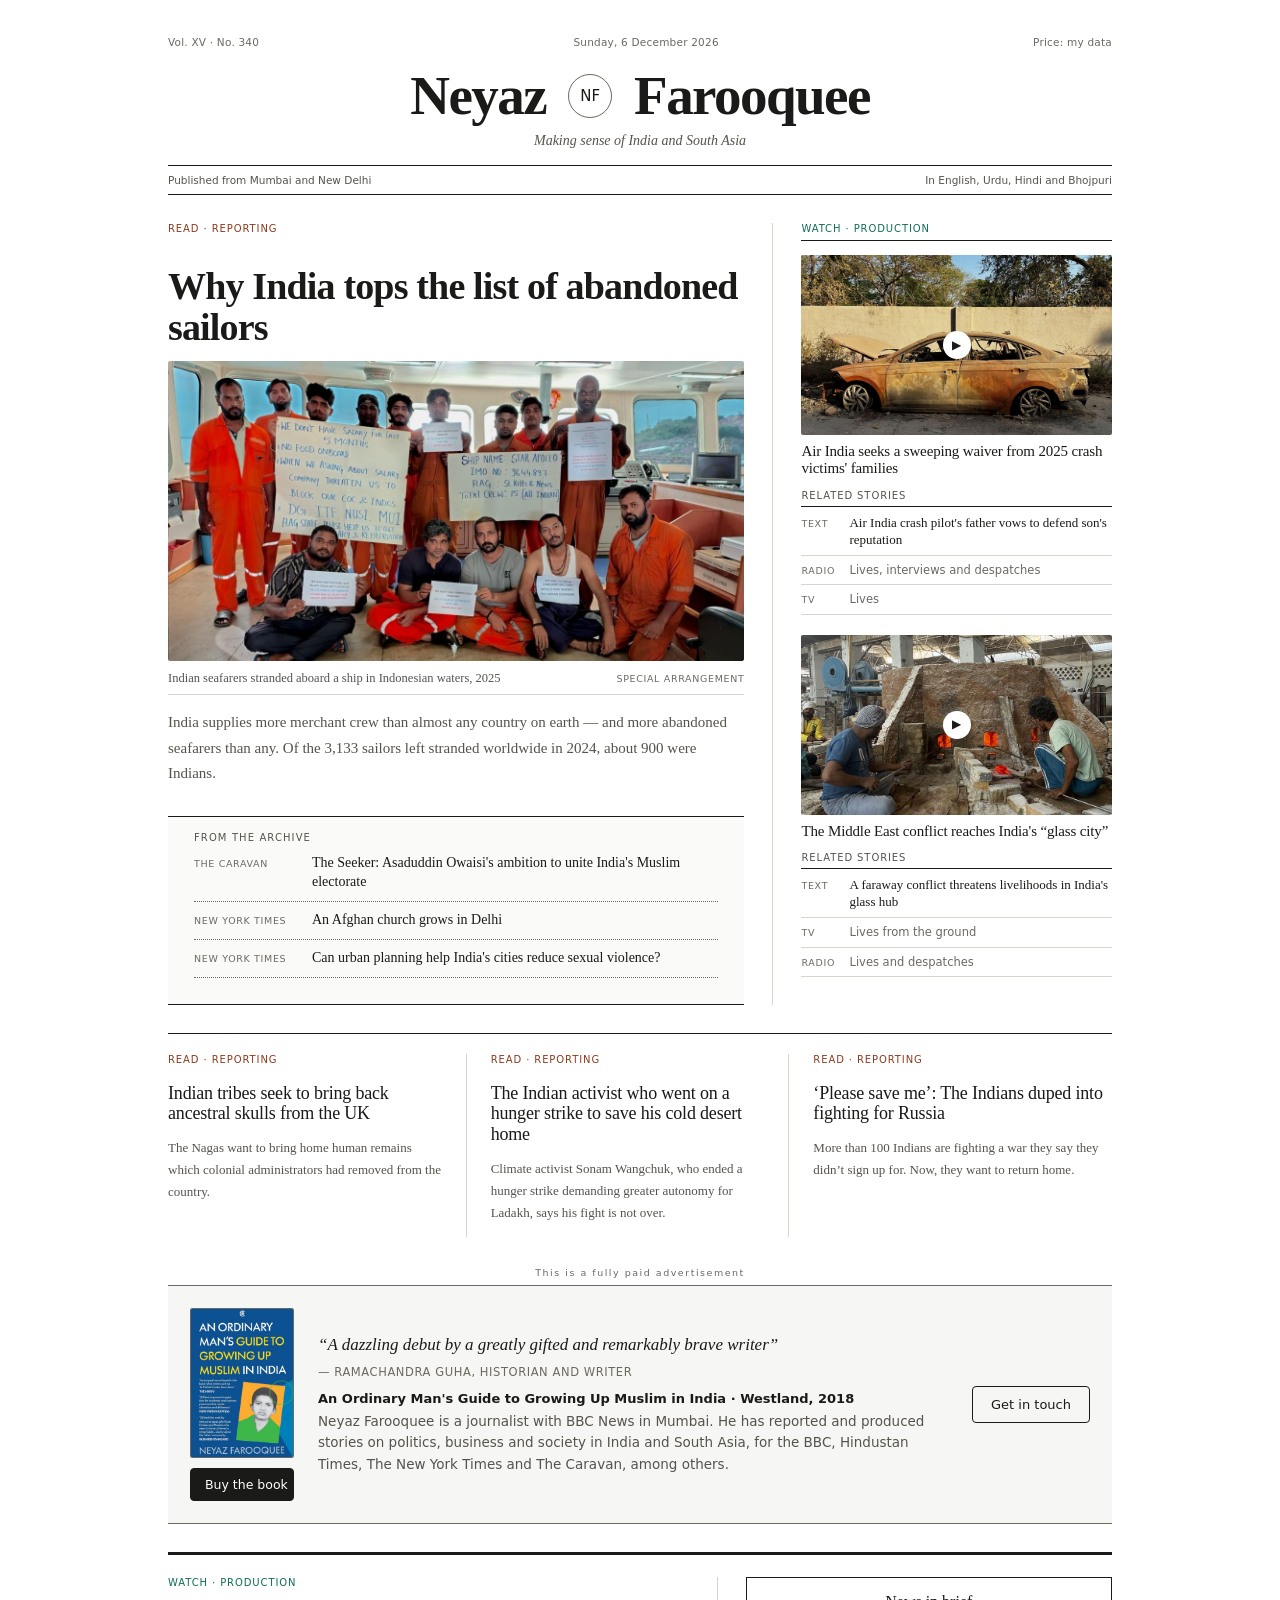
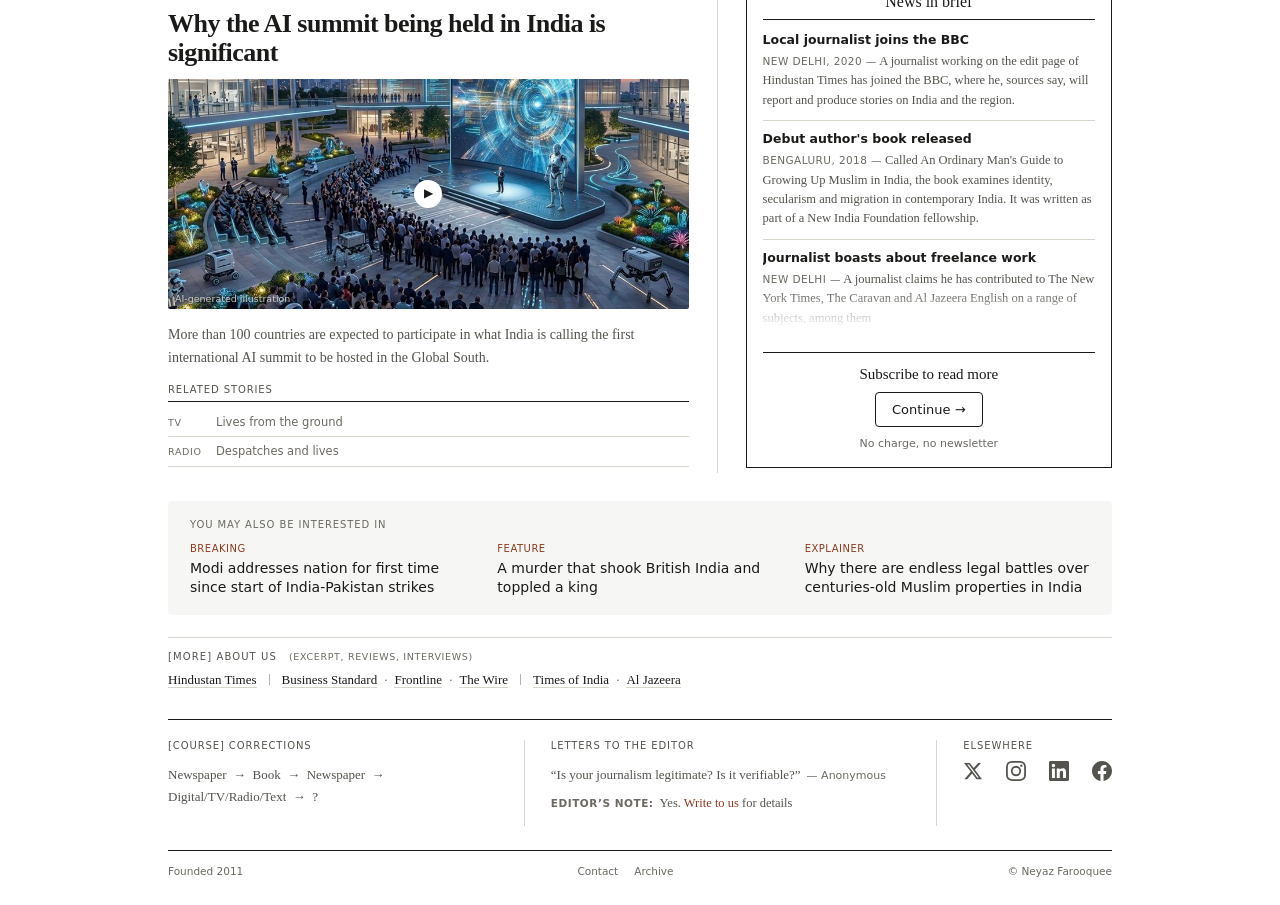
==== commit c3bb3efe: "Add files via upload" ====
--- a/index.html
+++ b/index.html
@@ -200,6 +200,19 @@
 .promo .grid{display:grid;grid-template-columns:repeat(auto-fit,minmax(190px,1fr));gap:22px}
 .promo .o{font-size:10px;letter-spacing:.05em;text-transform:uppercase;color:var(--reported);margin-bottom:5px}
 .promo .t{font-size:14px;font-weight:500;line-height:1.35}
+
+.about{border-top:1px solid var(--rule);margin:22px 0 20px;padding-top:13px}
+.about .ah{display:flex;flex-wrap:wrap;align-items:baseline;gap:12px;margin-bottom:7px;font-family:var(--sans);text-transform:uppercase}
+.about .ah .t1{font-size:10px;letter-spacing:.11em;color:var(--ink-2)}
+.about .ah .t2{font-size:9.5px;letter-spacing:.07em;color:var(--ink-3)}
+.about .strip{font-size:13px;line-height:1.7}
+.about .sep{color:var(--ink-3);margin:0 7px}
+.about .gap{display:inline-block;width:1px;height:11px;background:var(--ink-3);opacity:.5;margin:0 12px;vertical-align:-1px}
+.about .it{display:inline-block}
+.about .it a{border-bottom:1px solid var(--rule)}
+.about .it a:hover{border-bottom-color:var(--ink)}
+body.editing .about .it{display:block;margin-bottom:6px}
+body.editing .about .sep,body.editing .about .gap{display:none}
 
 .foot2{border-top:1px solid var(--ink);margin-top:28px;padding-top:20px;display:grid;grid-template-columns:minmax(0,1.2fr) minmax(0,1.3fr) minmax(0,0.5fr);gap:26px}
 .soc{display:flex;justify-content:space-between;align-items:center;gap:10px}
@@ -269,6 +282,10 @@
   .ad .bookcol{width:128px}
   .ad .cta{padding:11px 26px}
 
+  .about{margin:20px 0 18px;padding-top:12px}
+  .about .strip{font-size:12.5px}
+  .about .gap{margin:0 9px}
+
   .dk{display:none}
   .mb{display:inline}
   .foot2{grid-template-columns:1fr;gap:0;border-top:1px solid var(--ink);padding-top:16px}
@@ -289,7 +306,7 @@
   .bar,.ctl,.toast,dialog,.editbtn,.ad .cta,.ad .buy,.sub .sb,.vid .play,.sub .sf{display:none}
   a{text-decoration:none;color:inherit}
   a[href^="http"]::after{content:" " attr(href);font-family:var(--sans);font-size:6pt;color:var(--ink-3);word-break:break-all;display:block;margin-top:1mm}
-  .soc a::after,.ad a::after,.colophon a::after,.rel a::after{content:none}
+  .soc a::after,.ad a::after,.colophon a::after,.rel a::after,.about a::after{content:none}
 
   .flag{margin:4mm 0 2mm}
   .flag .nm{font-size:30pt}
@@ -339,6 +356,8 @@
   .sub{margin-top:3mm;padding-top:3mm}
   .sub .st{font-size:10.5pt;margin-bottom:0}
 
+  .about{margin:4mm 0;padding-top:2mm}
+  .about .strip{font-size:8.5pt}
   .promo{margin-top:5mm;padding:4mm}
   .promo .grid{grid-template-columns:repeat(3,1fr);gap:5mm}
   .promo .t{font-size:10pt}
@@ -349,7 +368,7 @@
   .mb{display:none}
   .vid .dur,.vid .ovc{text-shadow:none}
 
-  .box,.railitem,.brief,.row3 .col,.arch .row,.rel,.promo>div,.adslot,.capline{break-inside:avoid}
+  .box,.railitem,.brief,.row3 .col,.arch .row,.rel,.promo>div,.adslot,.capline,.about{break-inside:avoid}
   .colophon{margin-top:4mm;padding-top:3mm}
   .colophon::after{content:"Printed from neyazfarooquee.com";display:block;width:100%;text-align:center;margin-top:3mm;font-size:6.5pt;color:var(--ink-3)}
 }
@@ -416,6 +435,12 @@
     <div class="grid" id="promo"></div>
   </div>
   <div class="ctl"><button type="button" data-act="add" data-sec="promo">Add byline</button><button type="button" data-act="edit-promohead">Rename box</button></div>
+
+  <div class="about">
+    <div class="ah" id="abouthead"></div>
+    <div class="strip" id="aboutstrip"></div>
+    <div class="ctl"><button type="button" data-act="add" data-sec="about">Add link</button><button type="button" data-act="edit-abouthead">Rename box</button></div>
+  </div>
 
   <div class="foot2">
     <div class="col">
@@ -437,7 +462,7 @@
 
   <div class="colophon">
     <span id="founded"></span>
-    <nav><a href="contact.html" class="hl">Contact</a><a href="#archive-box" class="hl" id="archive">Archive</a></nav>
+    <nav><a href="contact.html" class="hl">Contact</a><a href="https://muckrack.com/neyaz-farooquee" target="_blank" rel="noopener noreferrer" class="hl" id="archive">Archive</a></nav>
     <span>&copy; <span id="who"></span></span>
   </div>
 </div>
@@ -455,11 +480,11 @@
     "vol": "",
     "price": "Price: my data",
     "printed": "Published from Mumbai and New Delhi",
-    "languages": "Published in English, Urdu, Hindi and Bhojpuri",
+    "languages": "In English, Urdu, Hindi and Bhojpuri",
     "founded": "Founded 2011",
     "email": "hello@neyazfarooquee.com",
     "printedShort": "Mumbai and New Delhi",
-    "languagesShort": "In English, Urdu, Hindi and Bhojpuri"
+    "languagesShort": "English, Urdu, Hindi and Bhojpuri"
   },
   "ad": {
     "claim": "A dazzling debut by a greatly gifted and remarkably brave writer",
@@ -472,7 +497,7 @@
     "coverAlt": "Cover of An Ordinary Man's Guide to Growing Up Muslim in India",
     "buyLabel": "Buy the book",
     "buyUrl": "https://www.amazon.in/Ordinary-Guide-Growing-Muslim-India/dp/9379853602/",
-    "label": "This is a paid advertisement",
+    "label": "This is a fully paid advertisement",
     "ctaUrl": "contact.html"
   },
   "lead": {
@@ -564,9 +589,9 @@
     {
       "kind": "reported",
       "kicker": "Read · Reporting",
-      "hed": "Why there are endless legal battles over centuries-old Muslim properties in India",
-      "deck": "Thousands of Muslim charitable and religious properties in India are tangled in long-running disputes.",
-      "url": "https://www.bbc.com/news/articles/cly84vggk4ro"
+      "hed": "‘Please save me’: The Indians duped into fighting for Russia",
+      "deck": "More than 100 Indians are fighting a war they say they didn’t sign up for. Now, they want to return home.",
+      "url": "https://www.bbc.com/news/articles/cly6ve2x72xo"
     }
   ],
   "feature": {
@@ -627,9 +652,9 @@
       "url": "https://www.bbc.com/news/articles/c70e0drd480o"
     },
     {
-      "outlet": "Feature",
-      "title": "The decades-old intrigue over an Indian guest house in Mecca",
-      "url": "https://www.bbc.com/news/articles/cwy3gqz48qzo"
+      "outlet": "Explainer",
+      "title": "Why there are endless legal battles over centuries-old Muslim properties in India",
+      "url": "https://www.bbc.com/news/articles/cly84vggk4ro"
     }
   ],
   "corrections": [
@@ -651,11 +676,12 @@
   ],
   "letters": [
     {
-      "text": "Is your output legitimate? Is it verifiable?",
+      "text": "Is your journalism legitimate? Is it verifiable?",
       "attr": "Anonymous",
       "note": "Yes.",
       "noteLink": "Write to us",
-      "noteUrl": "contact.html"
+      "noteUrl": "contact.html",
+      "noteAfter": "for details"
     }
   ],
   "social": [
@@ -697,6 +723,39 @@
       "title": "Can urban planning help India's cities reduce sexual violence?",
       "url": "https://archive.nytimes.com/india.blogs.nytimes.com/2013/09/26/can-urban-planning-help-indias-cities-reduce-sexual-violence/"
     }
+  ],
+  "abouthead": "[More] about us",
+  "about": [
+    {
+      "type": "Excerpt",
+      "outlet": "Hindustan Times",
+      "url": "https://www.hindustantimes.com/books/excerpt-an-ordinary-man-s-guide-to-radicalism/story-B6oytOEPyPnZG8vxIKZJiI.html"
+    },
+    {
+      "type": "Review",
+      "outlet": "Business Standard",
+      "url": "https://www.business-standard.com/article/beyond-business/farooquee-s-book-explains-reality-of-growing-up-as-a-young-muslim-in-india-118022301328_1.html"
+    },
+    {
+      "type": "Review",
+      "outlet": "Frontline",
+      "url": "https://frontline.thehindu.com/books/article24562299.ece"
+    },
+    {
+      "type": "Review",
+      "outlet": "The Wire",
+      "url": "https://thewire.in/books/acknowledging-unraveling-image-good-muslim"
+    },
+    {
+      "type": "Interview",
+      "outlet": "Times of India",
+      "url": "https://timesofindia.indiatimes.com/home/sunday-times/all-that-matters/india-was-always-divided-but-now-theres-no-subtlety-even-in-bigotry-says-writer-neyaz-farooquee/articleshow/63764074.cms"
+    },
+    {
+      "type": "Interview",
+      "outlet": "Al Jazeera",
+      "url": "https://www.aljazeera.com/features/2018/4/12/anti-muslim-bigotry-has-been-normalised-under-modi"
+    }
   ]
 };
 const KEY='nf-site-v1';
@@ -766,6 +825,32 @@
   return (vol?'Vol. '+vol+' \u00b7 ':'')+'No. '+no;
 }
 
+// Runs of neighbouring entries sharing a tag form one group. The bracketed
+// lead-in is built from those groups, so reordering or adding a kind in edit
+// mode keeps the label and the list in step.
+function aboutGroups(){
+  const A=data.about||[],groups=[];
+  A.forEach((x,i)=>{
+    const t=String(x.type||'').trim();
+    const g=groups[groups.length-1];
+    if(g&&g.type===t)g.items.push([x,i]); else groups.push({type:t,items:[[x,i]]});
+  });
+  return groups;
+}
+function aboutLead(){
+  const parts=aboutGroups().map(g=>g.items.length>1?g.type+'s':g.type).filter(Boolean);
+  if(!parts.length)return '';
+  const s=parts.join(', ');
+  return '('+s.charAt(0).toUpperCase()+s.slice(1).toLowerCase()+')';
+}
+function aboutStrip(){
+  const n=(data.about||[]).length;
+  return aboutGroups().map((g,gi)=>(gi?'<span class="gap" aria-hidden="true"></span>':'')+
+    g.items.map(([x,i],j)=>(j?'<span class="sep">\u00b7</span>':'')+'<span class="it">'+
+      (x.url?'<a href="'+esc(x.url)+'"'+ext(x.url)+'>'+esc(x.outlet)+'</a>':esc(x.outlet))+
+      itemCtl('about',i,n)+'</span>').join('')).join('');
+}
+
 function render(){
   const m=data.masthead;
   $('folio').innerHTML='<span>'+esc((m.vol&&m.vol.trim())?m.vol:autoFolio(m))+'</span><span id="today"></span><span>'+esc(m.price)+'</span>';
@@ -829,10 +914,14 @@
   $('promo').innerHTML=data.promo.map((p,i)=>
     '<div><div class="o">'+esc(p.outlet)+'</div><a href="'+esc(p.url)+'"'+ext(p.url)+'><div class="t"><span class="hl">'+esc(p.title)+'</span></div></a>'+itemCtl('promo',i,data.promo.length)+'</div>').join('');
 
+  $('abouthead').innerHTML='<span class="t1">'+esc(data.abouthead||'[More] about us')+'</span>'+
+    '<span class="t2">'+esc(aboutLead())+'</span>';
+  $('aboutstrip').innerHTML=aboutStrip();
+
   $('corrections').innerHTML='<p class="t">'+data.corrections.map(c=>esc(c.text)).join(' &nbsp;&rarr;&nbsp; ')+'</p>'+
     data.corrections.map((c,i)=>itemCtl('corrections',i,data.corrections.length)).join('');
   $('letters').innerHTML=data.letters.map((l,i)=>'<p class="t">\u201c'+esc(l.text)+'\u201d<span class="attr">\u2014 '+esc(l.attr)+'</span>'+
-    (l.note?'<span class="ednote"><b>Editor\u2019s note:</b>'+esc(l.note)+(l.noteLink?' <a href="'+esc(l.noteUrl||'contact.html')+'"'+ext(l.noteUrl)+' class="hl" style="color:var(--reported)">'+esc(l.noteLink)+'</a>':'')+'</span>':'')+'</p>'+itemCtl('letters',i,data.letters.length)).join('');
+    (l.note?'<span class="ednote"><b>Editor\u2019s note:</b>'+esc(l.note)+(l.noteLink?' <a href="'+esc(l.noteUrl||'contact.html')+'"'+ext(l.noteUrl)+' class="hl" style="color:var(--reported)">'+esc(l.noteLink)+'</a>':'')+(l.noteAfter?' '+esc(l.noteAfter):'')+'</span>':'')+'</p>'+itemCtl('letters',i,data.letters.length)).join('');
 
   const SC=data.social||[];
   $('social').innerHTML=SC.map((a,i)=>{
@@ -859,8 +948,9 @@
   briefs:[['hed','Brief headline'],['dateline','Dateline (place)'],['year','Year'],['text','Text','area']],
   promo:[['outlet','Outlet'],['title','Headline'],['url','Link']],
   archive:[['outlet','Outlet'],['title','Headline'],['url','Link']],
+  about:[['type','Kind (Excerpt, Review, Interview)'],['outlet','Outlet'],['url','Link']],
   corrections:[['text','Step']],
-  letters:[['text','Letter','area'],['attr','Attribution'],['note',"Editor's note",'area'],['noteLink','Link text in the note'],['noteUrl','Link target']],
+  letters:[['text','Letter','area'],['attr','Attribution'],['note',"Editor's note",'area'],['noteLink','Link text in the note'],['noteUrl','Link target'],['noteAfter','Text after the link']],
   social:[['platform','Platform (x, instagram, facebook, linkedin)'],['handle','Handle or label shown'],['url','Link']]
 };
 const BLANK={
@@ -871,8 +961,9 @@
   briefs:{hed:'New brief',dateline:'Mumbai',year:'',text:''},
   promo:{outlet:'Outlet',title:'New byline',url:''},
   archive:{outlet:'Outlet',title:'New story',url:''},
+  about:{type:'Review',outlet:'Outlet',url:''},
   corrections:{text:'New step'},
-  letters:{text:'',attr:'',note:'',noteLink:'',noteUrl:'contact.html'},
+  letters:{text:'',attr:'',note:'',noteLink:'',noteUrl:'contact.html',noteAfter:''},
   social:{platform:'x',handle:'@handle',url:''}
 };
 const get=p=>p.split('.').reduce((o,k)=>o[k],data);
@@ -901,6 +992,7 @@
   if(act==='edit-lead')return openForm('Lead story',SCHEMA.lead,data.lead);
   if(act==='edit-feature')return openForm('Feature video',SCHEMA.feature,data.feature);
   if(act==='edit-archivehead'){const o={archivehead:data.archivehead};return openForm('Box title',[['archivehead','Title']],o,()=>{data.archivehead=o.archivehead;});}
+  if(act==='edit-abouthead'){const o={abouthead:data.abouthead};return openForm('Box title',[['abouthead','Title']],o,()=>{data.abouthead=o.abouthead;});}
   if(act==='edit-promohead'){const o={promohead:data.promohead};return openForm('Box title',[['promohead','Title']],o,()=>{data.promohead=o.promohead;});}
   const arr=get(sec);
   if(act==='add'){const it=structuredClone(BLANK[skey(sec)]);arr.push(it);save();openForm('New entry',SCHEMA[skey(sec)],it);return;}
@@ -929,6 +1021,8 @@
   try{const r=await fetch('data.json',{cache:'no-store'});if(r.ok)data=await r.json();}catch(e){}
   const s=await store.get();if(s)data=s;
   if(!Array.isArray(data.social))data.social=structuredClone(DEFAULT.social);
+  if(!Array.isArray(data.about))data.about=structuredClone(DEFAULT.about);
+  if(!data.abouthead)data.abouthead=DEFAULT.abouthead;
   render();
   if(location.hash==='#edit')document.body.classList.add('editing');
 })();
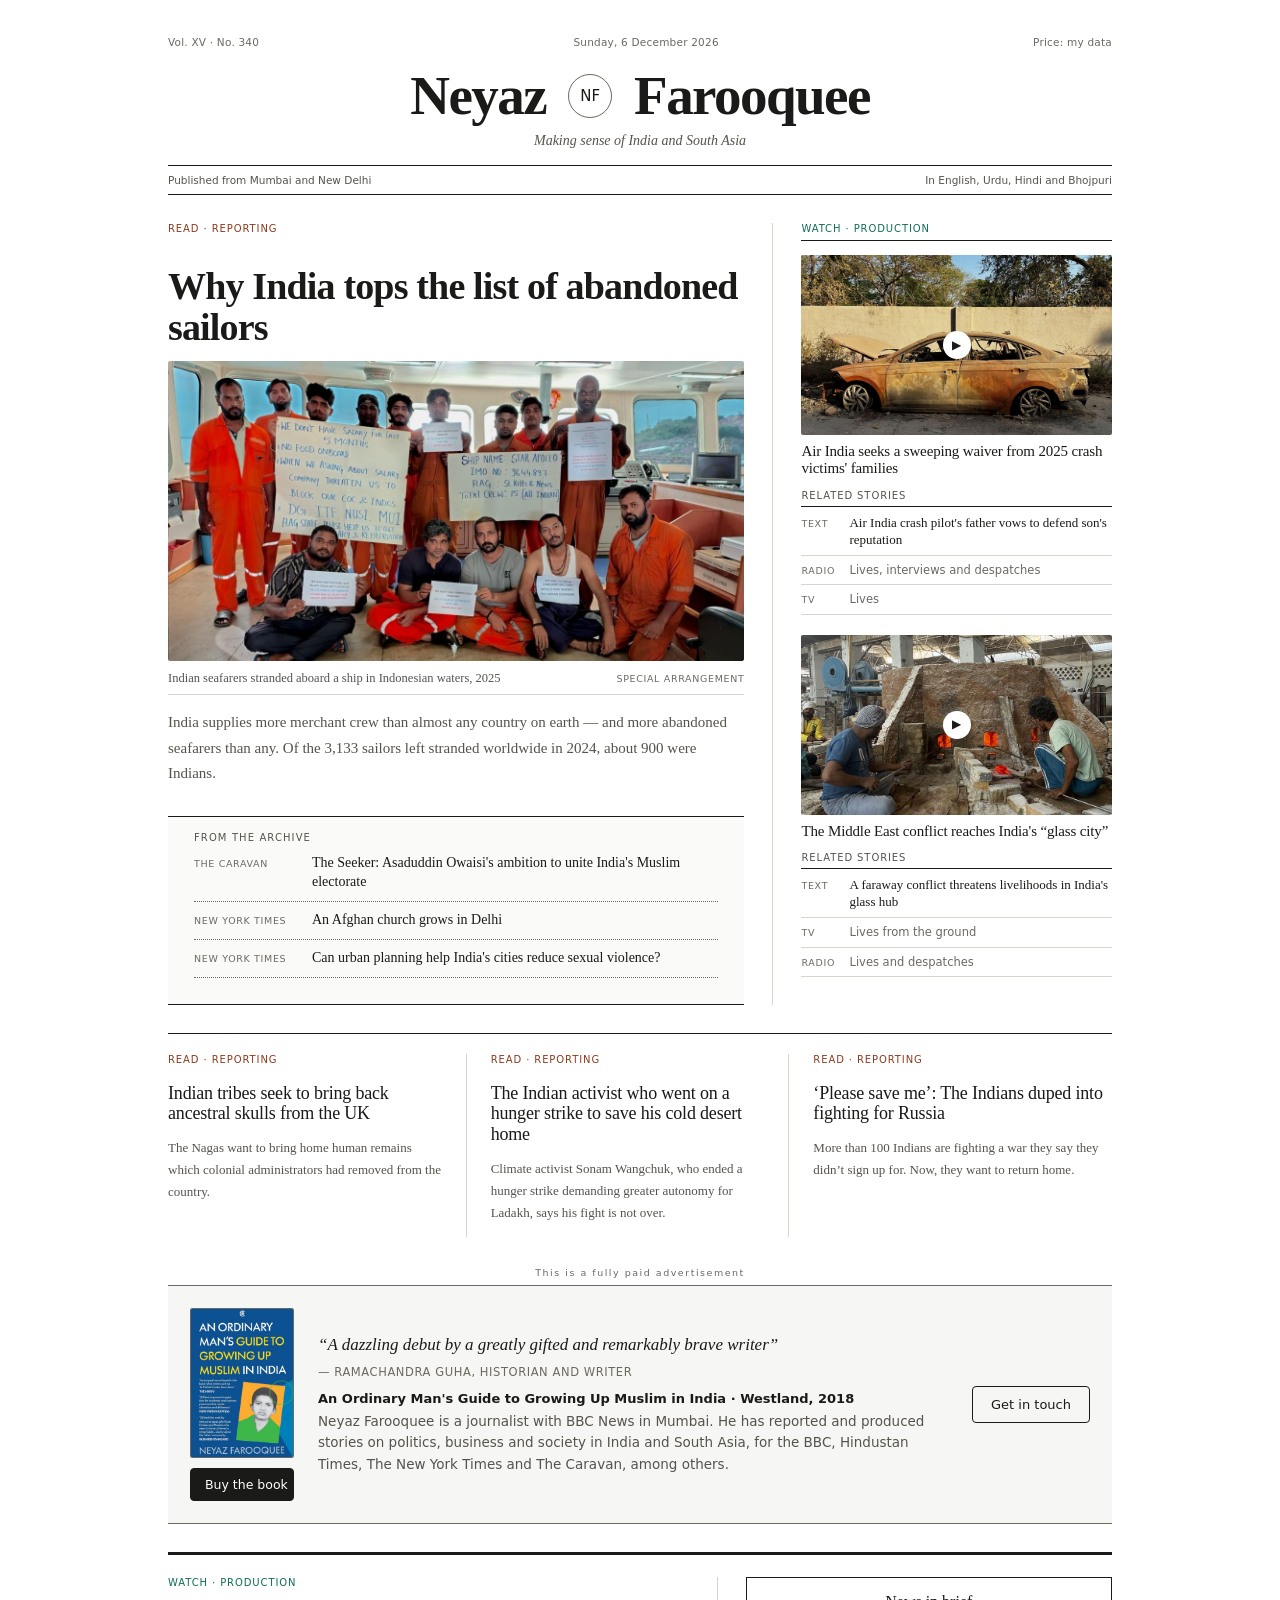
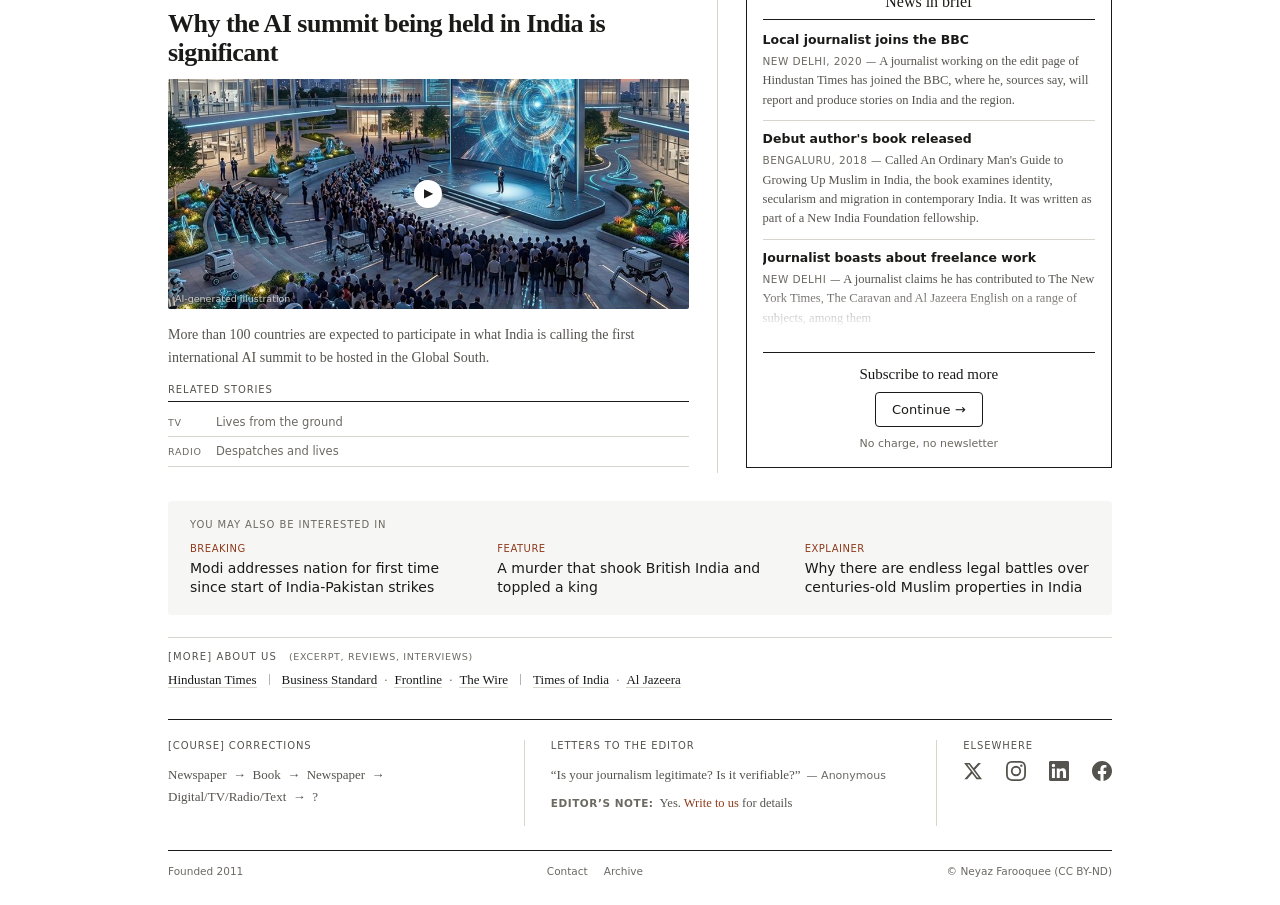
==== commit 8087e012: "Add files via upload" ====
--- a/index.html
+++ b/index.html
@@ -3,10 +3,10 @@
 <head>
 <meta charset="utf-8">
 <meta name="viewport" content="width=device-width, initial-scale=1">
-<title>Neyaz Farooquee — reporting and production, South Asia</title>
+<title>Neyaz Farooquee — a bit of journalism, a bit of writing</title>
 <meta name="description" content="Reporting and production from India and South Asia. Politics, business and society, in text and video.">
 
-<meta property="og:title" content="Neyaz Farooquee — reporting and production, South Asia">
+<meta property="og:title" content="Neyaz Farooquee — a bit of journalism, a bit of writing">
 <meta property="og:description" content="Reporting and production from India and South Asia. Politics, business and society, in text and video.">
 <meta property="og:image" content="https://neyazfarooquee.com/images/preview.jpg">
 <meta property="og:image:width" content="1200">
@@ -17,7 +17,7 @@
 <meta property="og:site_name" content="Neyaz Farooquee">
 
 <meta name="twitter:card" content="summary_large_image">
-<meta name="twitter:title" content="Neyaz Farooquee — reporting and production, South Asia">
+<meta name="twitter:title" content="Neyaz Farooquee — a bit of journalism, a bit of writing">
 <meta name="twitter:description" content="Reporting and production from India and South Asia. Politics, business and society, in text and video.">
 <meta name="twitter:image" content="https://neyazfarooquee.com/images/preview.jpg">
 
@@ -64,7 +64,7 @@
       "@type": "ProfilePage",
       "@id": "https://neyazfarooquee.com/#page",
       "url": "https://neyazfarooquee.com/",
-      "name": "Neyaz Farooquee \u2014 reporting and production, South Asia",
+      "name": "Neyaz Farooquee — a bit of journalism, a bit of writing",
       "mainEntity": { "@id": "https://neyazfarooquee.com/#person" }
     },
     {
@@ -386,7 +386,7 @@
 </div>
 
 <div class="wrap">
-  <h1 class="sr">Neyaz Farooquee — reporting and production, South Asia</h1>
+  <h1 class="sr">Neyaz Farooquee — a bit of journalism, a bit of writing</h1>
 
   <div class="folio" id="folio"></div>
 
@@ -482,6 +482,7 @@
     "printed": "Published from Mumbai and New Delhi",
     "languages": "In English, Urdu, Hindi and Bhojpuri",
     "founded": "Founded 2011",
+    "rights": "(CC BY-ND)",
     "email": "hello@neyazfarooquee.com",
     "printedShort": "Mumbai and New Delhi",
     "languagesShort": "English, Urdu, Hindi and Bhojpuri"
@@ -860,7 +861,7 @@
   $('strap').innerHTML='<span><span class="dk">'+esc(m.printed)+'</span><span class="mb">'+esc(m.printedShort||m.printed)+'</span></span>'+
     '<span><span class="dk">'+esc(m.languages)+'</span><span class="mb">'+esc(m.languagesShort||m.languages)+'</span></span>';
   $('founded').textContent=m.founded;
-  $('who').textContent=m.first+' '+m.last;
+  $('who').textContent=m.first+' '+m.last+(m.rights?' '+m.rights:'');
   const mail='mailto:'+m.email;
 
   const a=data.ad;
@@ -937,7 +938,7 @@
 }
 
 const SCHEMA={
-  masthead:[['first','First name'],['last','Surname'],['mono','Monogram'],['slogan','Slogan'],['vol','Volume line (leave blank to auto-generate)'],['price','Price line'],['printed','Published-from line'],['printedShort','Published-from line (mobile)'],['languagesShort','Languages line (mobile)'],['languages','Languages line'],['founded','Founded line'],['email','Email'],],
+  masthead:[['first','First name'],['last','Surname'],['mono','Monogram'],['slogan','Slogan'],['vol','Volume line (leave blank to auto-generate)'],['price','Price line'],['printed','Published-from line'],['printedShort','Published-from line (mobile)'],['languagesShort','Languages line (mobile)'],['languages','Languages line'],['founded','Founded line'],['rights','Rights line after the name'],['email','Email'],],
   ad:[['cover','Book cover image URL'],['coverAlt','Cover image alt text'],['buyLabel','Buy button label'],['buyUrl','Buy link'],['claim','Praise quote','area'],['praiseSource','Quote source'],['bookTitle','Book title and imprint'],['body','About the author','area'],['label','Label above the ad'],['fine','Small print (optional)'],['cta','Button label'],['ctaUrl','Button link']],
   lead:[['kicker','Kicker (outlet, dateline)'],['hed','Headline'],['deck','Standfirst','area'],['img','Image URL'],['pos','Image position (e.g. center, top, 50% 30%)'],['caption','Photo caption'],['credit','Photo credit'],['url','Link'],['kind','Type','select']],
   feature:[['kicker','Kicker'],['hed','Headline'],['dur','Duration'],['deck','Standfirst','area'],['img','Poster image URL'],['pos','Image position (e.g. center, top, 50% 30%)'],['credit','Photo credit'],['role','Your role'],['url','Link']],
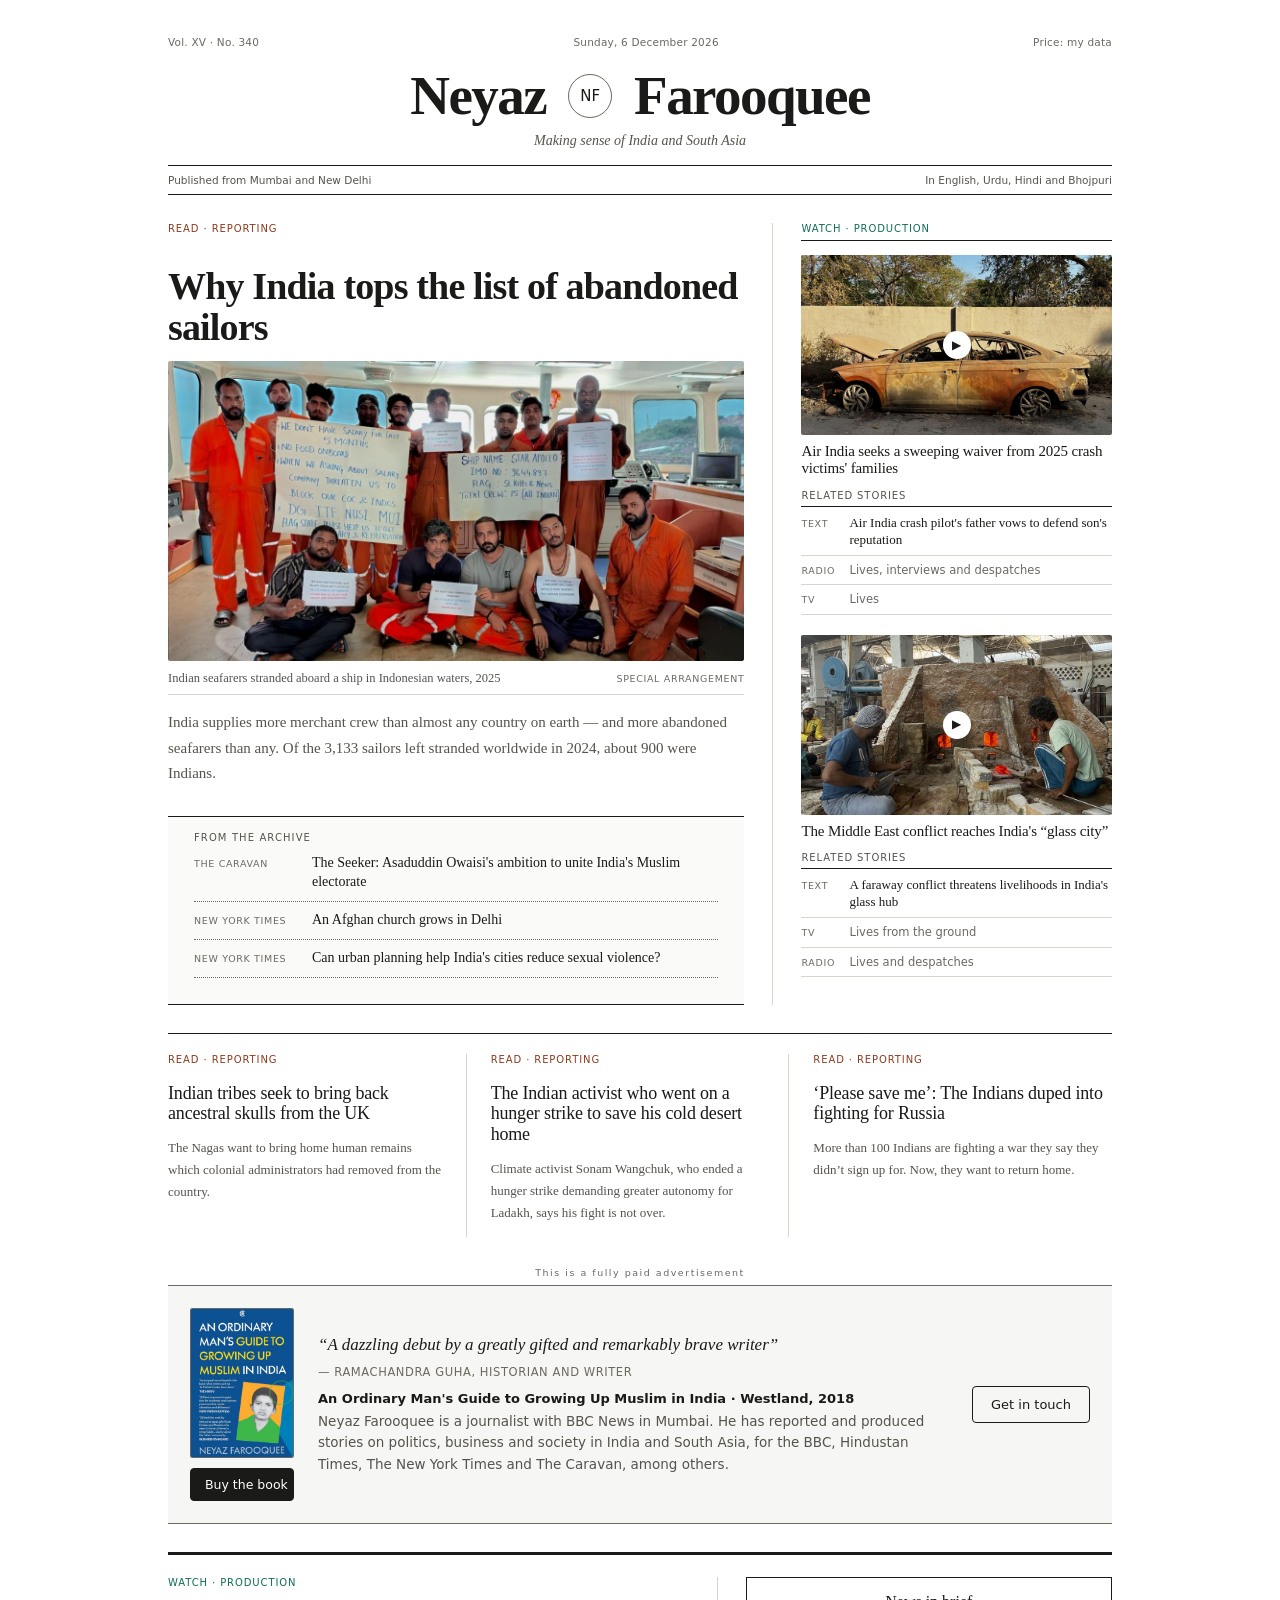
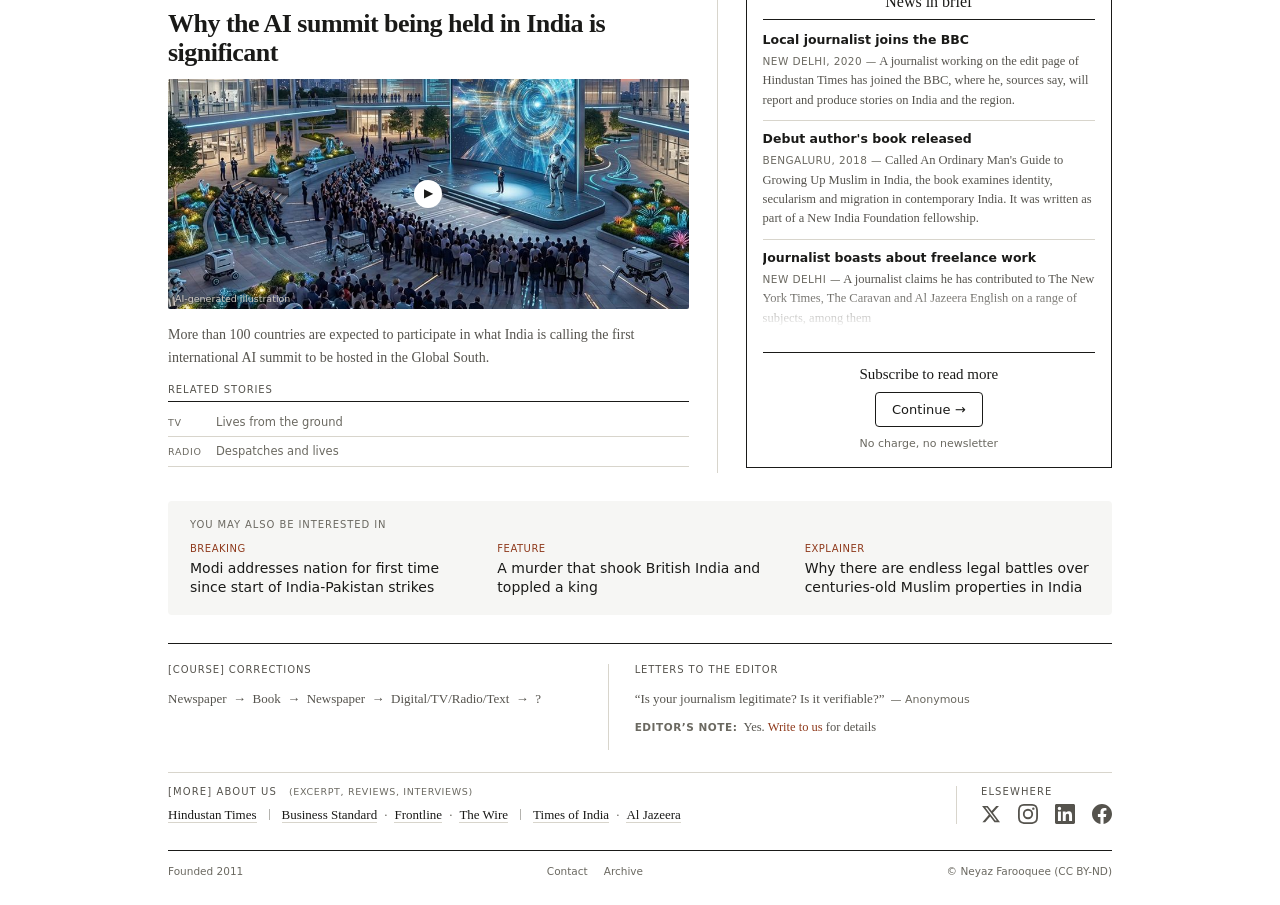
==== commit 20145d67: "Add files via upload" ====
--- a/index.html
+++ b/index.html
@@ -201,7 +201,10 @@
 .promo .o{font-size:10px;letter-spacing:.05em;text-transform:uppercase;color:var(--reported);margin-bottom:5px}
 .promo .t{font-size:14px;font-weight:500;line-height:1.35}
 
-.about{border-top:1px solid var(--rule);margin:22px 0 20px;padding-top:13px}
+.about{border-top:1px solid var(--rule);margin:22px 0 0;padding-top:13px;display:grid;grid-template-columns:minmax(0,1fr) auto;gap:24px;align-items:start}
+.about .scol{border-left:1px solid var(--rule);padding-left:24px}
+.about .scol .h{font-family:var(--sans);font-size:10px;letter-spacing:.11em;text-transform:uppercase;color:var(--ink-2);margin-bottom:7px}
+.about .soc{justify-content:flex-start;gap:17px}
 .about .ah{display:flex;flex-wrap:wrap;align-items:baseline;gap:12px;margin-bottom:7px;font-family:var(--sans);text-transform:uppercase}
 .about .ah .t1{font-size:10px;letter-spacing:.11em;color:var(--ink-2)}
 .about .ah .t2{font-size:9.5px;letter-spacing:.07em;color:var(--ink-3)}
@@ -214,7 +217,7 @@
 body.editing .about .it{display:block;margin-bottom:6px}
 body.editing .about .sep,body.editing .about .gap{display:none}
 
-.foot2{border-top:1px solid var(--ink);margin-top:28px;padding-top:20px;display:grid;grid-template-columns:minmax(0,1.2fr) minmax(0,1.3fr) minmax(0,0.5fr);gap:26px}
+.foot2{border-top:1px solid var(--ink);margin-top:28px;padding-top:20px;display:grid;grid-template-columns:minmax(0,1.2fr) minmax(0,1.3fr);gap:26px}
 .soc{display:flex;justify-content:space-between;align-items:center;gap:10px}
 body.editing .soc{flex-wrap:wrap;justify-content:flex-start;gap:16px}
 .soc .row{display:flex;align-items:center;color:var(--ink-2)}
@@ -282,7 +285,9 @@
   .ad .bookcol{width:128px}
   .ad .cta{padding:11px 26px}
 
-  .about{margin:20px 0 18px;padding-top:12px}
+  .about{margin:20px 0 0;padding-top:12px;grid-template-columns:1fr;gap:0}
+  .about .scol{border-left:0;padding-left:0;border-top:1px solid var(--rule);margin-top:16px;padding-top:14px}
+  .about .soc{justify-content:space-between;gap:10px}
   .about .strip{font-size:12.5px}
   .about .gap{margin:0 9px}
 
@@ -361,7 +366,7 @@
   .promo{margin-top:5mm;padding:4mm}
   .promo .grid{grid-template-columns:repeat(3,1fr);gap:5mm}
   .promo .t{font-size:10pt}
-  .foot2{display:grid;grid-template-columns:1.2fr 1.3fr .5fr;gap:5mm;margin-top:5mm;padding-top:4mm}
+  .foot2{display:grid;grid-template-columns:1.2fr 1.3fr;gap:5mm;margin-top:5mm;padding-top:4mm}
   .foot2 .col{border-right:1px solid var(--rule);border-top:0;margin-top:0;padding-right:5mm;padding-top:0}
   .foot2 .col:last-child{border-right:0}
   .dk{display:inline}
@@ -436,12 +441,6 @@
   </div>
   <div class="ctl"><button type="button" data-act="add" data-sec="promo">Add byline</button><button type="button" data-act="edit-promohead">Rename box</button></div>
 
-  <div class="about">
-    <div class="ah" id="abouthead"></div>
-    <div class="strip" id="aboutstrip"></div>
-    <div class="ctl"><button type="button" data-act="add" data-sec="about">Add link</button><button type="button" data-act="edit-abouthead">Rename box</button></div>
-  </div>
-
   <div class="foot2">
     <div class="col">
       <div class="h">[Course] corrections</div>
@@ -453,7 +452,15 @@
       <div id="letters"></div>
       <div class="ctl"><button type="button" data-act="add" data-sec="letters">Add letter</button></div>
     </div>
-    <div class="col">
+  </div>
+
+  <div class="about">
+    <div class="acol">
+      <div class="ah" id="abouthead"></div>
+      <div class="strip" id="aboutstrip"></div>
+      <div class="ctl"><button type="button" data-act="add" data-sec="about">Add link</button><button type="button" data-act="edit-abouthead">Rename box</button></div>
+    </div>
+    <div class="scol">
       <div class="h">Elsewhere</div>
       <div class="soc" id="social"></div>
       <div class="ctl"><button type="button" data-act="add" data-sec="social">Add account</button></div>
